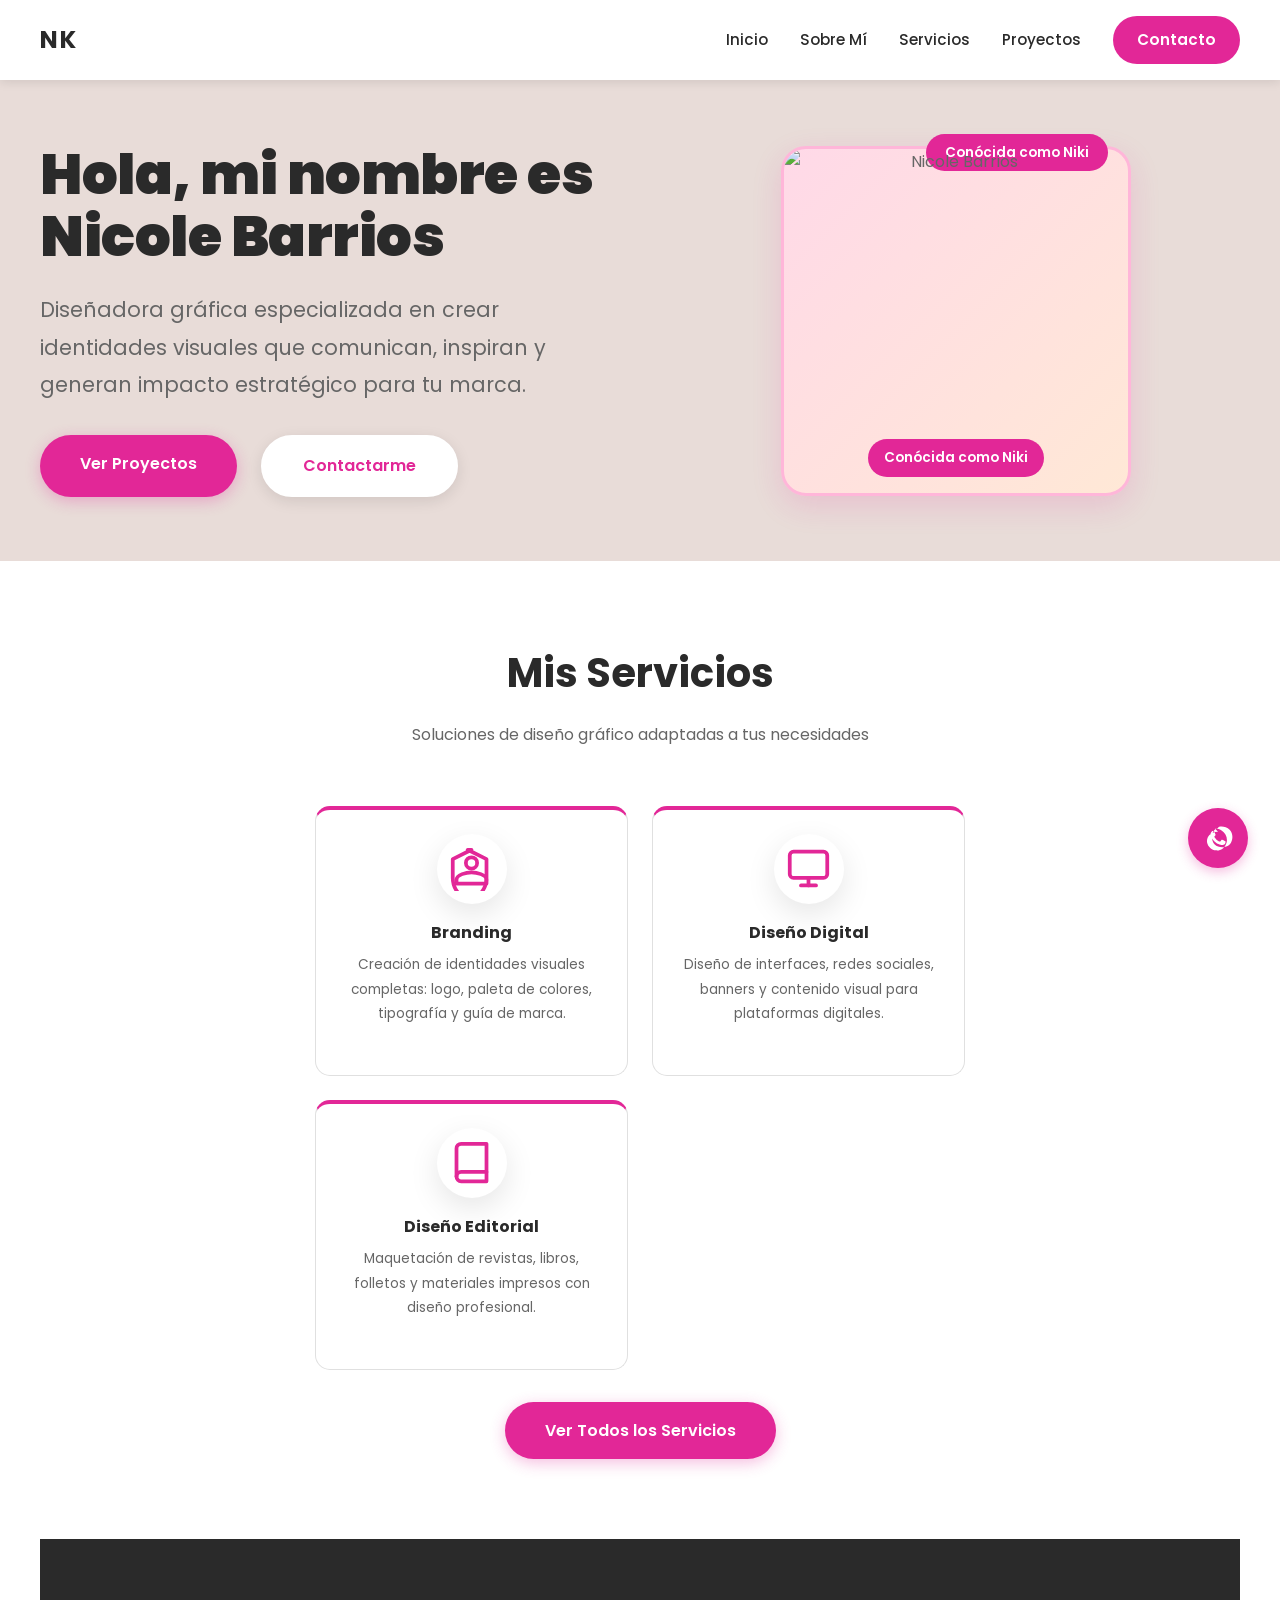
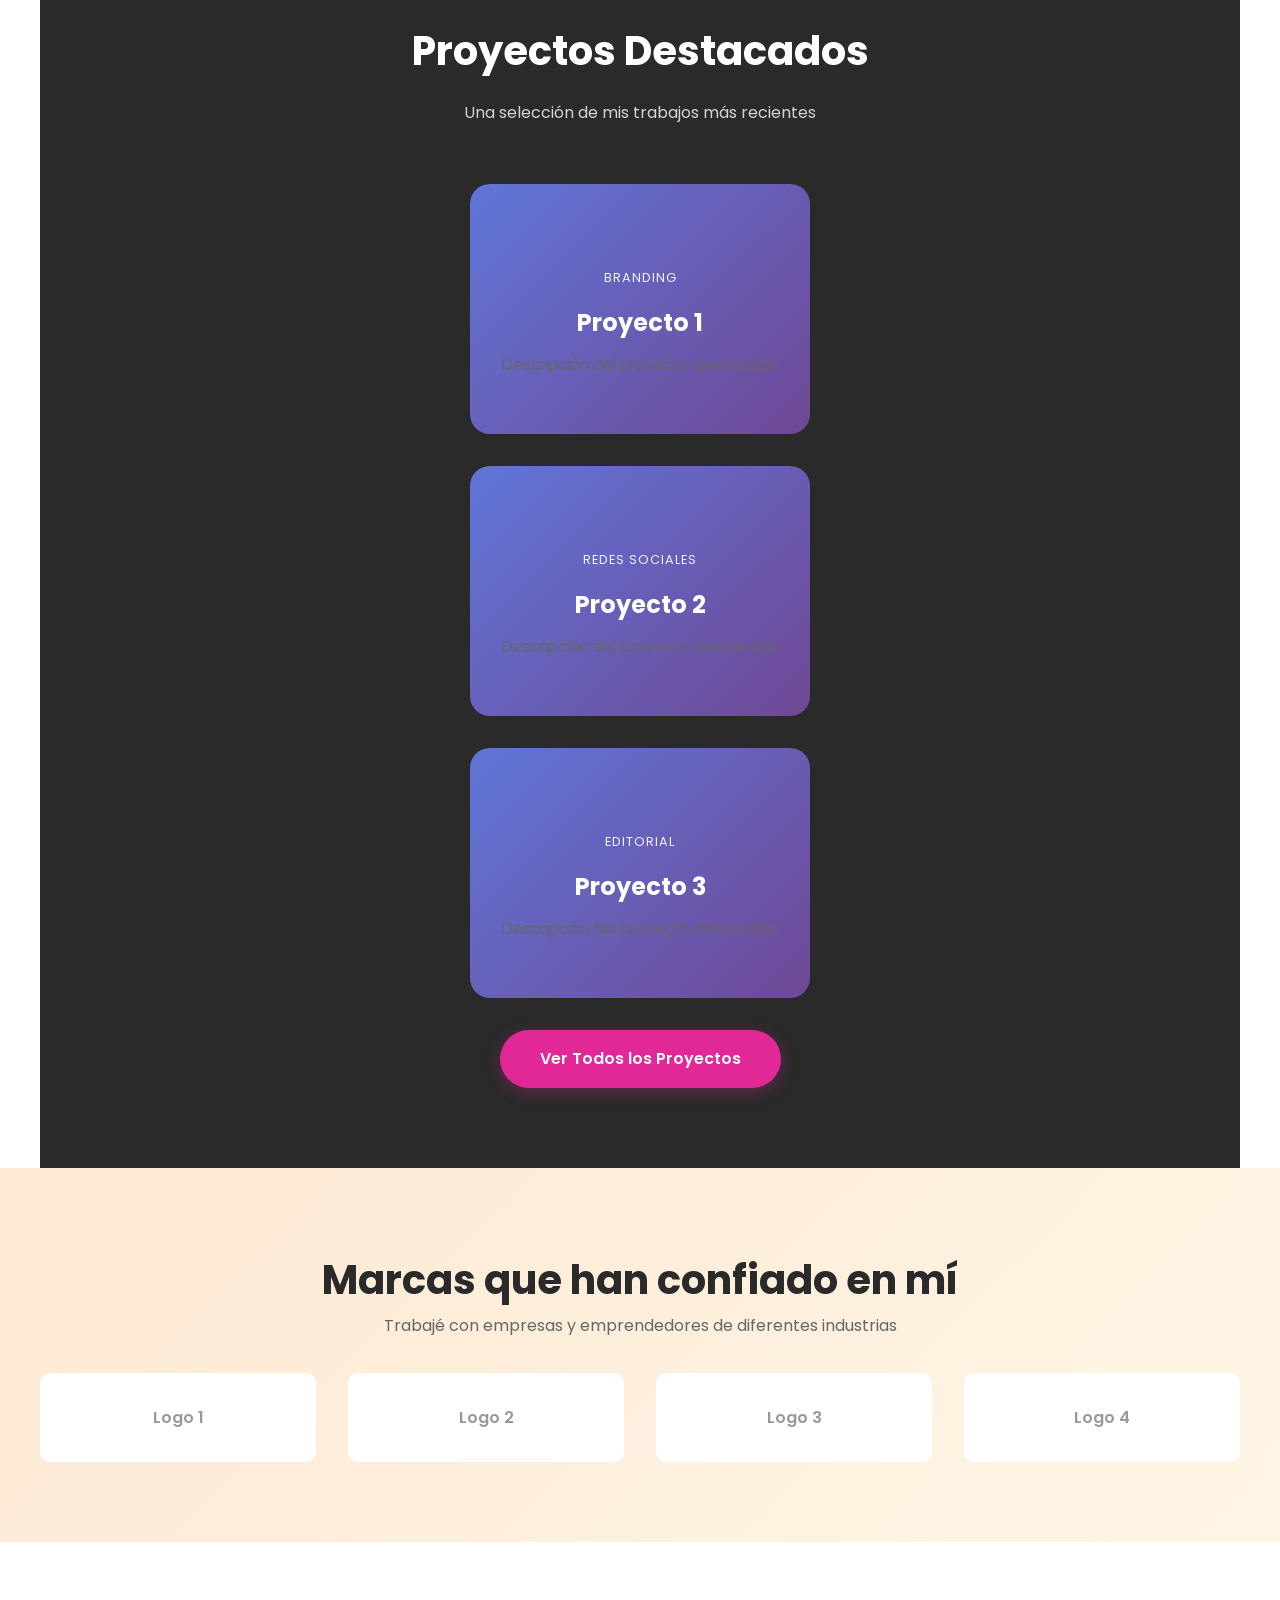
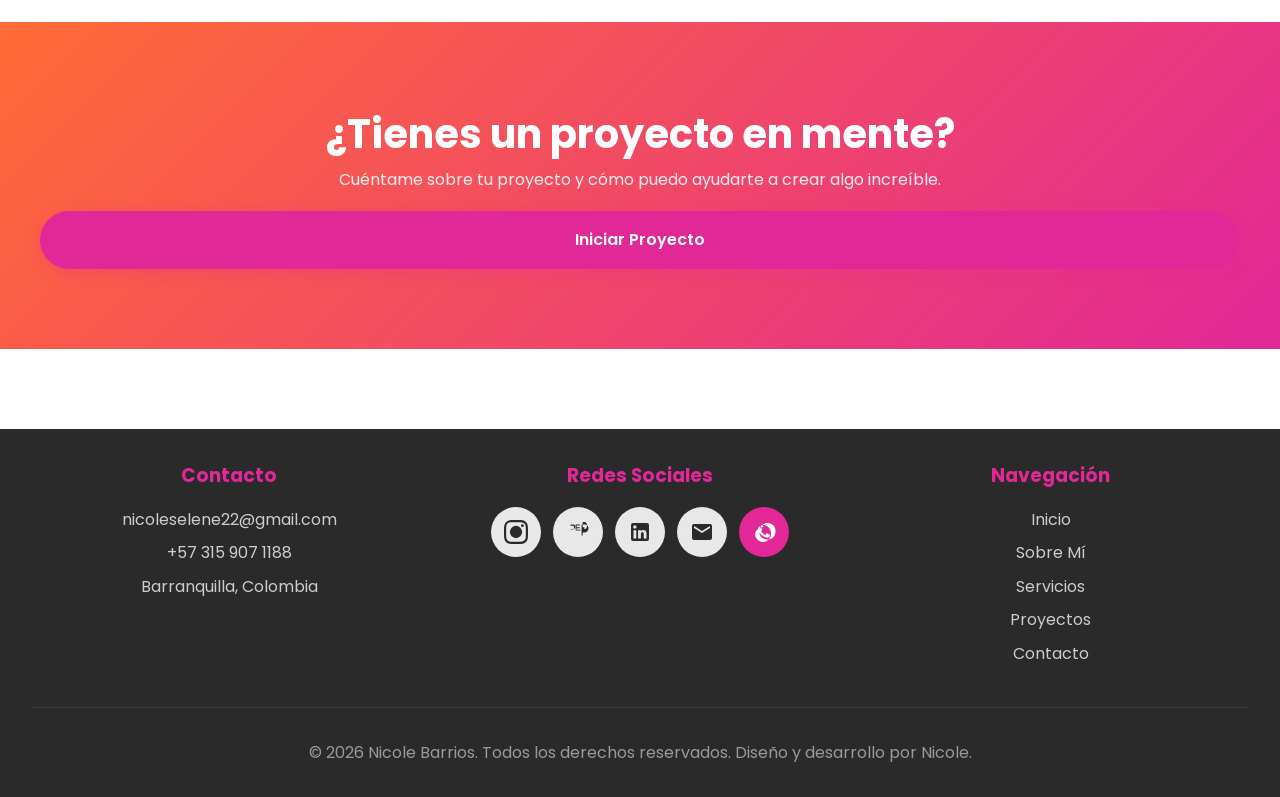
==== index.html @ 34a51278 "Restaurar hero original, reducir servicios, fondo oscuro en proyectos, eliminar separaciones" ====
<!DOCTYPE html>
<html lang="es">
<head>
  <meta charset="UTF-8">
  <meta name="viewport" content="width=device-width, initial-scale=1.0">
  <meta name="description" content="Portafolio profesional de Nicole Barrios - Diseñadora Gráfica especializada en Branding, Diseño Digital y Editorial">
  <meta name="keywords" content="diseño gráfico, portafolio, Nicole Barrios, Barranquilla, diseño digital, branding">
  <title>Niky - Diseñadora Gráfica | Portafolio</title>
  <link rel="stylesheet" href="styles.css">
  <link rel="preconnect" href="https://fonts.googleapis.com">
  <link rel="preconnect" href="https://fonts.gstatic.com" crossorigin>
  <link href="https://fonts.googleapis.com/css2?family=Poppins:wght@400;500;600;700&display=swap" rel="stylesheet">
</head>
<body>
  <!-- HEADER -->
  <header>
    <div class="header-container">
      <a href="index.html" class="logo">NK</a>
      <nav>
        <a href="index.html">Inicio</a>
        <a href="sobre-mi.html">Sobre Mí</a>
        <a href="servicios.html">Servicios</a>
        <a href="proyectos.html">Proyectos</a>
        <a href="contacto.html" class="btn-contact">Contacto</a>
      </nav>
      <div class="hamburger">
        <span></span>
        <span></span>
        <span></span>
      </div>
    </div>
  </header>

  <!-- MAIN CONTENT -->
  <main>
    <!-- HERO SECTION -->
    <section class="hero">
      <div class="hero-wrapper">
        <div class="hero-content">
          <h1 class="fade-in">Hola, mi nombre es Nicole Barrios</h1>
          <p class="fade-in">Diseñadora gráfica especializada en crear identidades visuales que comunican, inspiran y generan impacto estratégico para tu marca.</p>
          <div class="hero-buttons fade-in">
            <a href="proyectos.html" class="btn btn-primary">Ver Proyectos</a>
            <a href="contacto.html" class="btn btn-secondary">Contactarme</a>
          </div>
        </div>
        <div class="hero-image">
          <div class="hero-image-placeholder">
            <img src="/manus-storage/pasted_file_rMBTCs_image_99568502.png" alt="Nicole Barrios">
            <span>Conócida como Niki</span>
          </div>
        </div>
      </div>
    </section>

    <!-- SERVICIOS -->
    <section class="container fade-in services-section">
      <h2>Mis Servicios</h2>
      <p>Soluciones de diseño gráfico adaptadas a tus necesidades</p>
      <div class="services-grid">
        <div class="service-card fade-in">
          <div class="service-icon">
            <svg viewBox="0 0 24 24" fill="none" stroke="currentColor" stroke-width="2" stroke-linecap="round" stroke-linejoin="round">
              <path d="M12 2L2 7v10c0 5.55 3.84 10.74 9 12 5.16-1.26 9-6.45 9-12V7l-10-5z" />
              <path d="M12 12c1.66 0 3-1.34 3-3s-1.34-3-3-3-3 1.34-3 3 1.34 3 3 3z" />
              <path d="M12 14c-2.67 0-8 1.34-8 4v2h16v-2c0-2.66-5.33-4-8-4z" />
            </svg>
          </div>
          <h3>Branding</h3>
          <p>Creación de identidades visuales completas: logo, paleta de colores, tipografía y guía de marca.</p>
        </div>
        <div class="service-card fade-in">
          <div class="service-icon">
            <svg viewBox="0 0 24 24" fill="none" stroke="currentColor" stroke-width="2" stroke-linecap="round" stroke-linejoin="round">
              <rect x="2" y="3" width="20" height="14" rx="2" ry="2" />
              <line x1="8" y1="21" x2="16" y2="21" />
              <line x1="12" y1="17" x2="12" y2="21" />
            </svg>
          </div>
          <h3>Diseño Digital</h3>
          <p>Diseño de interfaces, redes sociales, banners y contenido visual para plataformas digitales.</p>
        </div>
        <div class="service-card fade-in">
          <div class="service-icon">
            <svg viewBox="0 0 24 24" fill="none" stroke="currentColor" stroke-width="2" stroke-linecap="round" stroke-linejoin="round">
              <path d="M4 19.5A2.5 2.5 0 0 1 6.5 17H20" />
              <path d="M6.5 2H20v20H6.5A2.5 2.5 0 0 1 4 19.5v-15A2.5 2.5 0 0 1 6.5 2z" />
            </svg>
          </div>
          <h3>Diseño Editorial</h3>
          <p>Maquetación de revistas, libros, folletos y materiales impresos con diseño profesional.</p>
        </div>
      </div>
      <a href="servicios.html" class="btn btn-primary" style="display: inline-block; margin-top: 2rem;">Ver Todos los Servicios</a>
    </section>

    <!-- PROYECTOS DESTACADOS -->
    <section class="container fade-in projects-section" style="background: #2a2a2a;">
      <h2 style="color: white;">Proyectos Destacados</h2>
      <p style="color: rgba(255, 255, 255, 0.8);">Una selección de mis trabajos más recientes</p>
      <div class="projects-grid" style="margin-top: 2rem;">
        <div class="project-card fade-in" data-category="branding">
          <div class="category">Branding</div>
          <h3>Proyecto 1</h3>
          <p>Descripción del proyecto destacado</p>
        </div>
        <div class="project-card fade-in" data-category="redes-sociales">
          <div class="category">Redes Sociales</div>
          <h3>Proyecto 2</h3>
          <p>Descripción del proyecto destacado</p>
        </div>
        <div class="project-card fade-in" data-category="editorial">
          <div class="category">Editorial</div>
          <h3>Proyecto 3</h3>
          <p>Descripción del proyecto destacado</p>
        </div>
      </div>
      <a href="proyectos.html" class="btn btn-primary" style="display: inline-block; margin-top: 2rem;">Ver Todos los Proyectos</a>
    </section>

    <!-- MARCAS QUE HAN CONFIADO -->
    <section class="full-width brands-section" style="background: linear-gradient(135deg, #FCE9D2 0%, #FFF5E6 100%);">
      <h2>Marcas que han confiado en mí</h2>
      <p>Trabajé con empresas y emprendedores de diferentes industrias</p>
      <div style="display: grid; grid-template-columns: repeat(auto-fit, minmax(150px, 1fr)); gap: 2rem; margin-top: 2rem;">
        <div style="background: white; padding: 2rem; border-radius: 10px; text-align: center; color: #999; font-weight: 600;">Logo 1</div>
        <div style="background: white; padding: 2rem; border-radius: 10px; text-align: center; color: #999; font-weight: 600;">Logo 2</div>
        <div style="background: white; padding: 2rem; border-radius: 10px; text-align: center; color: #999; font-weight: 600;">Logo 3</div>
        <div style="background: white; padding: 2rem; border-radius: 10px; text-align: center; color: #999; font-weight: 600;">Logo 4</div>
      </div>
    </section>

    <!-- CTA FINAL -->
    <section class="full-width cta-section" style="background: linear-gradient(135deg, #FF6B35 0%, #E22797 100%); color: white;">
      <h2 style="color: white;">¿Tienes un proyecto en mente?</h2>
      <p style="color: rgba(255, 255, 255, 0.9);">Cuéntame sobre tu proyecto y cómo puedo ayudarte a crear algo increíble.</p>
      <a href="contacto.html" class="btn btn-primary" style="display: inline-block; margin-top: 1rem;">Iniciar Proyecto</a>
    </section>
  </main>

  <!-- FOOTER -->
  <footer>
    <div class="footer-content">
      <div class="footer-section">
        <h3>Contacto</h3>
        <a href="mailto:nicoleselene22@gmail.com">nicoleselene22@gmail.com</a>
        <a href="tel:+573159071188">+57 315 907 1188</a>
        <a href="#">Barranquilla, Colombia</a>
      </div>
      <div class="footer-section">
        <h3>Redes Sociales</h3>
        <div class="social-links">
          <a href="https://www.instagram.com/nikicreative_/" target="_blank" title="Instagram">
            <svg viewBox="0 0 24 24" width="24" height="24" fill="currentColor">
              <path d="M12 2.163c3.204 0 3.584.012 4.85.07 3.252.148 4.771 1.691 4.919 4.919.058 1.265.069 1.645.069 4.849 0 3.205-.012 3.584-.069 4.849-.149 3.225-1.664 4.771-4.919 4.919-1.266.058-1.644.07-4.85.07-3.204 0-3.584-.012-4.849-.07-3.26-.149-4.771-1.699-4.919-4.92-.058-1.265-.07-1.644-.07-4.849 0-3.204.013-3.583.07-4.849.149-3.227 1.664-4.771 4.919-4.919 1.266-.057 1.645-.069 4.849-.069zm0-2.163c-3.259 0-3.667.014-4.947.072-4.358.2-6.78 2.618-6.98 6.98-.059 1.281-.073 1.689-.073 4.948 0 3.259.014 3.668.072 4.948.2 4.358 2.618 6.78 6.98 6.98 1.281.058 1.689.072 4.948.072 3.259 0 3.668-.014 4.948-.072 4.354-.2 6.782-2.618 6.979-6.98.059-1.28.073-1.689.073-4.948 0-3.259-.014-3.667-.072-4.947-.196-4.354-2.617-6.78-6.979-6.98-1.281-.059-1.69-.073-4.949-.073zM5.838 12a6.162 6.162 0 1 1 12.324 0 6.162 6.162 0 0 1-12.324 0zM12 16a4 4 0 1 1 0-8 4 4 0 0 1 0 8zm4.965-10.322a1.44 1.44 0 1 1 2.881.001 1.44 1.44 0 0 1-2.881-.001z"/>
            </svg>
          </a>
          <a href="https://www.behance.net/niki-creative" target="_blank" title="Behance">
            <svg viewBox="0 0 24 24" width="24" height="24" fill="currentColor">
              <path d="M6.938 4.503c.702 0 1.256.205 1.658.615.403.41.604.973.604 1.69 0 .603-.143 1.116-.43 1.54-.287.424-.716.752-1.288.985-.572.233-1.256.35-2.052.35H4.57v-5.18h2.368zm-.604 4.637c.572 0 1.01-.14 1.315-.42.305-.28.457-.717.457-1.31 0-.528-.14-.927-.42-1.197-.28-.27-.662-.404-1.147-.404H4.57v3.331h1.764zm3.596-4.637h3.879v.921H10.53v1.824h3.31v.921h-3.31v1.513h3.879v.921h-4.8V4.503zm8.424 0c.78 0 1.486.163 2.118.488.632.325 1.119.784 1.461 1.377.342.593.513 1.288.513 2.086 0 .798-.171 1.493-.513 2.086-.342.593-.829 1.052-1.461 1.377-.632.325-1.338.488-2.118.488h-1.697v3.208h-1.08V4.503h2.777zm0 4.637c.55 0 1.022-.154 1.415-.462.393-.308.688-.735.885-1.28.197-.545.296-1.167.296-1.865 0-.697-.099-1.32-.296-1.865-.197-.545-.492-.972-.885-1.28-.393-.308-.865-.462-1.415-.462h-1.697v5.214h1.697z"/>
            </svg>
          </a>
          <a href="https://www.linkedin.com" target="_blank" title="LinkedIn">
            <svg viewBox="0 0 24 24" width="24" height="24" fill="currentColor">
              <path d="M19 3a2 2 0 0 1 2 2v14a2 2 0 0 1-2 2H5a2 2 0 0 1-2-2V5a2 2 0 0 1 2-2h14m-.5 15.5v-5.3a3.26 3.26 0 0 0-3.26-3.26c-.85 0-1.84.52-2.32 1.39v-1.2h-2.84v8.37h2.84v-4.93c0-.77.62-1.4 1.39-1.4a1.4 1.4 0 0 1 1.4 1.4v4.93h2.84M6.88 8.56a1.68 1.68 0 0 0 1.68-1.68c0-.93-.75-1.69-1.68-1.69a1.69 1.69 0 0 0-1.69 1.69c0 .93.76 1.68 1.69 1.68m1.39 9.94v-8.37H5.5v8.37h2.77z"/>
            </svg>
          </a>
          <a href="mailto:nicoleselene22@gmail.com" target="_blank" title="Email">
            <svg viewBox="0 0 24 24" width="24" height="24" fill="currentColor">
              <path d="M20 4H4c-1.1 0-1.99.9-1.99 2L2 18c0 1.1.9 2 2 2h16c1.1 0 2-.9 2-2V6c0-1.1-.9-2-2-2zm0 4l-8 5-8-5V6l8 5 8-5v2z"/>
            </svg>
          </a>
          <a href="https://wa.me/573159071188" target="_blank" title="WhatsApp" class="whatsapp-social">
            <svg viewBox="0 0 24 24" width="24" height="24" fill="currentColor">
              <path d="M17.472 14.382c-.297-.149-1.758-.867-2.03-.967-.273-.099-.471-.148-.67.15-.197.297-.767.966-.94 1.164-.173.199-.347.223-.644.075-.297-.15-1.255-.463-2.39-1.475-.883-.788-1.48-1.761-1.653-2.059-.173-.297-.018-.458.13-.606.134-.133.298-.347.446-.52.149-.174.198-.298.298-.497.099-.198.05-.371-.025-.52-.075-.149-.669-1.612-.916-2.207-.242-.579-.487-.5-.67-.51-.173-.008-.371-.01-.57-.01-.198 0-.52.074-.792.372-.272.297-1.04 1.016-1.04 2.479 0 1.462 1.065 2.875 1.213 3.074.149.198 2.096 3.2 5.076 4.487.709.306 1.262.489 1.694.625.712.227 1.36.195 1.871.118.571-.085 1.758-.719 2.006-1.413.248-.694.248-1.289.173-1.413-.074-.124-.272-.198-.57-.347m-5.421-7.403h-.004a9.87 9.87 0 00-4.869 1.171c-1.493.821-2.771 1.993-3.393 3.408-.624 1.41-.779 2.947-.417 4.411.362 1.465 1.194 2.876 2.459 3.954 1.265 1.078 2.846 1.783 4.59 1.973 1.745.19 3.597-.099 5.177-1.345 1.58-1.246 2.764-3.032 3.29-5.042.526-2.01.236-4.203-.814-6.096-.805-1.528-2.038-2.799-3.505-3.632-1.467-.833-3.133-1.223-4.918-1.102zm0-2.982C12.331 2.359 18.337 2.359 21.304 5.326c2.967 2.967 2.967 8.973 0 11.94-2.967 2.967-8.973 2.967-11.94 0-2.967-2.967-2.967-8.973 0-11.94z"/>
            </svg>
          </a>
        </div>
      </div>
      <div class="footer-section">
        <h3>Navegación</h3>
        <a href="index.html">Inicio</a>
        <a href="sobre-mi.html">Sobre Mí</a>
        <a href="servicios.html">Servicios</a>
        <a href="proyectos.html">Proyectos</a>
        <a href="contacto.html">Contacto</a>
      </div>
    </div>
    <div class="footer-bottom">
      <p>&copy; 2026 Nicole Barrios. Todos los derechos reservados. Diseño y desarrollo por Nicole.</p>
    </div>
  </footer>

  <!-- BOTÓN WHATSAPP FLOTANTE -->
  <a href="https://wa.me/573159071188?text=Hola%20Nicole,%20me%20gustaría%20conocer%20más%20sobre%20tus%20servicios" target="_blank" class="whatsapp-button" title="Contactar por WhatsApp">
    <svg viewBox="0 0 24 24" xmlns="http://www.w3.org/2000/svg">
      <path d="M17.472 14.382c-.297-.149-1.758-.867-2.03-.967-.273-.099-.471-.148-.67.15-.197.297-.767.966-.94 1.164-.173.199-.347.223-.644.075-.297-.15-1.255-.463-2.39-1.475-.883-.788-1.48-1.761-1.653-2.059-.173-.297-.018-.458.13-.606.134-.133.298-.347.446-.52.149-.174.198-.298.298-.497.099-.198.05-.371-.025-.52-.075-.149-.669-1.612-.916-2.207-.242-.579-.487-.5-.67-.51-.173-.008-.371-.01-.57-.01-.198 0-.52.074-.792.372-.272.297-1.04 1.016-1.04 2.479 0 1.462 1.065 2.875 1.213 3.074.149.198 2.096 3.2 5.076 4.487.709.306 1.262.489 1.694.625.712.227 1.36.195 1.871.118.571-.085 1.758-.719 2.006-1.413.248-.694.248-1.289.173-1.413-.074-.124-.272-.198-.57-.347m-5.421-7.403h-.004a9.87 9.87 0 00-4.869 1.171c-1.493.821-2.771 1.993-3.393 3.408-.624 1.41-.779 2.947-.417 4.411.362 1.465 1.194 2.876 2.459 3.954 1.265 1.078 2.846 1.783 4.59 1.973 1.745.19 3.597-.099 5.177-1.345 1.58-1.246 2.764-3.032 3.29-5.042.526-2.01.236-4.203-.814-6.096-.805-1.528-2.038-2.799-3.505-3.632-1.467-.833-3.133-1.223-4.918-1.102zm0-2.982C12.331 2.359 18.337 2.359 21.304 5.326c2.967 2.967 2.967 8.973 0 11.94-2.967 2.967-8.973 2.967-11.94 0-2.967-2.967-2.967-8.973 0-11.94z"/>
    </svg>
  </a>

  <!-- BOTÓN IR ARRIBA -->
  <div class="scroll-to-top">
    <span style="font-size: 1.5rem;">↑</span>
  </div>

  <script src="script.js"></script>
</body>
</html>
---- styles.css ----
/* ===== VARIABLES DE COLOR ===== */
:root {
  --primary: #E22797;
  --secondary: #FF6B35;
  --accent: #9B59B6;
  --light-cream: #FCE9D2;
  --dark: #2a2a2a;
  --gray: #f5f5f5;
  --border-color: #e0e0e0;
}

/* ===== RESET Y ESTILOS BASE ===== */
* {
  margin: 0;
  padding: 0;
  box-sizing: border-box;
}

html {
  scroll-behavior: smooth;
}

body {
  font-family: 'Poppins', 'DM Sans', sans-serif;
  color: var(--dark);
  background-color: #ffffff;
  line-height: 1.6;
}

/* ===== HEADER FIJO ===== */
header {
  position: fixed;
  top: 0;
  left: 0;
  right: 0;
  background: white;
  box-shadow: 0 2px 10px rgba(0, 0, 0, 0.1);
  z-index: 1000;
  padding: 1rem 2rem;
}

.header-container {
  max-width: 1200px;
  margin: 0 auto;
  display: flex;
  justify-content: space-between;
  align-items: center;
}

.logo {
  font-size: 1.5rem;
  font-weight: 700;
  color: var(--dark);
  text-decoration: none;
  letter-spacing: 2px;
}

nav {
  display: flex;
  gap: 2rem;
  align-items: center;
}

nav a {
  text-decoration: none;
  color: var(--dark);
  font-weight: 500;
  transition: color 0.3s ease;
  font-size: 0.95rem;
}

nav a:hover {
  color: var(--primary);
}

.btn-contact {
  background: var(--primary);
  color: white;
  padding: 0.75rem 1.5rem;
  border-radius: 50px;
  text-decoration: none;
  font-weight: 600;
  transition: all 0.3s ease;
  border: none;
  cursor: pointer;
}

.btn-contact:hover {
  background: var(--secondary);
  transform: translateY(-2px);
}

/* ===== MENÚ HAMBURGUESA ===== */
.hamburger {
  display: none;
  flex-direction: column;
  cursor: pointer;
  gap: 5px;
}

.hamburger span {
  width: 25px;
  height: 3px;
  background: var(--dark);
  border-radius: 2px;
  transition: all 0.3s ease;
}

.hamburger.active span:nth-child(1) {
  transform: rotate(45deg) translate(8px, 8px);
}

.hamburger.active span:nth-child(2) {
  opacity: 0;
}

.hamburger.active span:nth-child(3) {
  transform: rotate(-45deg) translate(7px, -7px);
}

/* ===== CONTENIDO PRINCIPAL ===== */
main {
  margin-top: 80px;
}

.container {
  max-width: 1200px;
  margin: 0 auto;
  padding: 0 2rem;
  width: 100%;
}

/* ===== SECCIONES ===== */
section {
  padding: 5rem 2rem;
  text-align: center;
  position: relative;
  margin: 0 auto;
  margin-bottom: 5rem;
  width: 100%;
  display: flex;
  flex-direction: column;
  align-items: center;
  justify-content: center;
}

section.container {
  padding: 5rem 2rem;
}

/* ===== SECCIONES CON FONDO FULL-WIDTH ===== */
section.full-width {
  width: 100%;
  padding: 5rem 2rem;
  margin: 0 !important;
  margin-bottom: 5rem !important;
  display: flex;
  flex-direction: column;
  align-items: center;
  justify-content: center;
}

section.full-width > * {
  max-width: 1200px;
  width: 100%;
  margin: 0 auto;
}

section h2 {
  font-size: 2.5rem;
  margin-bottom: 1rem;
  color: var(--dark);
  font-weight: 700;
}

section p {
  font-size: 1rem;
  color: #666;
  max-width: 600px;
  margin: 0 auto 1.5rem;
  line-height: 1.8;
}

/* ===== SECCIONES FULL-WIDTH ===== */
.full-width-section {
  width: 100%;
  padding: 5rem 2rem;
  margin: 0;
  display: flex;
  align-items: center;
  justify-content: center;
  position: relative;
}

/* ===== HERO SECTION ===== */
.hero {
  background: linear-gradient(135deg, #e8dcd8 0%, #e8dcd8 100%);
  color: var(--dark);
  padding: 4rem 2rem;
  display: flex;
  align-items: center;
  justify-content: center;
  min-height: auto;
  margin-bottom: 0;
}

.hero-wrapper {
  max-width: 1200px;
  width: 100%;
  display: grid;
  grid-template-columns: 1fr 1fr;
  gap: 4rem;
  align-items: center;
}

.hero-content {
  text-align: left;
}

.hero h1 {
  font-size: 3.5rem;
  margin-bottom: 1.5rem;
  font-weight: 900;
  color: var(--dark);
  line-height: 1.1;
  letter-spacing: -0.5px;
}

.hero p {
  font-size: 1rem;
  color: #666;
  margin-bottom: 2rem;
  line-height: 1.8;
}

.hero-image {
  display: flex;
  align-items: center;
  justify-content: center;
  position: relative;
}

.hero-image-placeholder {
  width: 100%;
  max-width: 350px;
  aspect-ratio: 1;
  background: linear-gradient(135deg, #FFD9E8 0%, #FFE8D6 100%);
  border: 3px solid #FFB6D9;
  border-radius: 25px;
  display: flex;
  flex-direction: column;
  align-items: center;
  justify-content: center;
  color: #666;
  text-align: center;
  padding: 2rem;
  box-shadow: 0 10px 30px rgba(226, 39, 151, 0.15);
  position: relative;
}

.hero-image-placeholder::before {
  content: 'Conócida como Niki';
  position: absolute;
  top: -15px;
  right: 20px;
  background: var(--primary);
  color: white;
  padding: 0.5rem 1.2rem;
  border-radius: 20px;
  font-size: 0.85rem;
  font-weight: 600;
  white-space: nowrap;
}

.hero-image-placeholder img {
  width: 100%;
  height: 100%;
  object-fit: cover;
  border-radius: 22px;
  position: absolute;
  top: 0;
  left: 0;
}

.hero-image-placeholder span {
  position: absolute;
  bottom: 1rem;
  background: var(--primary);
  color: white;
  padding: 0.5rem 1rem;
  border-radius: 50px;
  font-size: 0.85rem;
  font-weight: 600;
  z-index: 2;
}

.hero-image-placeholder p {
  font-size: 0.95rem;
  color: #666;
  margin: 0;
}

.hero p {
  font-size: 1.3rem;
  margin-bottom: 2rem;
  animation: slideInUp 0.8s ease;
}

@keyframes slideInDown {
  from {
    opacity: 0;
    transform: translateY(-30px);
  }
  to {
    opacity: 1;
    transform: translateY(0);
  }
}

@keyframes slideInUp {
  from {
    opacity: 0;
    transform: translateY(30px);
  }
  to {
    opacity: 1;
    transform: translateY(0);
  }
}

.hero-buttons {
  display: flex;
  gap: 1.5rem;
  justify-content: flex-start;
  flex-wrap: wrap;
  margin-top: 2rem;
}

.btn {
  padding: 1rem 2.5rem;
  border-radius: 50px;
  text-decoration: none;
  font-weight: 600;
  transition: all 0.3s cubic-bezier(0.34, 1.56, 0.64, 1);
  border: none;
  cursor: pointer;
  font-size: 1rem;
  display: inline-block;
  box-shadow: 0 4px 15px rgba(0, 0, 0, 0.1);
}

.btn-primary {
  background: var(--primary);
  color: white;
  box-shadow: 0 4px 15px rgba(226, 39, 151, 0.3);
}

.btn-primary:hover {
  background: #d91f7f;
  transform: translateY(-4px);
  box-shadow: 0 12px 25px rgba(226, 39, 151, 0.4);
}

.btn-primary:active {
  transform: translateY(-2px);
  box-shadow: 0 6px 15px rgba(226, 39, 151, 0.3);
}

.btn-secondary {
  background: white;
  color: var(--primary);
  box-shadow: 0 4px 15px rgba(0, 0, 0, 0.1);
  border: 2px solid white;
}

.btn-secondary:hover {
  background: #f5f5f5;
  transform: translateY(-4px);
  box-shadow: 0 12px 25px rgba(0, 0, 0, 0.15);
}

.btn-secondary:active {
  transform: translateY(-2px);
  box-shadow: 0 6px 15px rgba(0, 0, 0, 0.1);
}

/* ===== SERVICIOS SECTION ===== */
.services-section {
  margin-bottom: 0;
}

/* ===== TARJETAS DE SERVICIOS ===== */
.services-grid {
  display: grid;
  grid-template-columns: repeat(auto-fit, minmax(250px, 1fr));
  gap: 1.5rem;
  margin-top: 2rem;
}

.service-card {
  background: white;
  padding: 1.5rem;
  border-radius: 15px;
  border: 1px solid var(--border-color);
  border-top: 4px solid var(--primary);
  text-align: center;
  transition: all 0.3s ease;
  animation: fadeInUp 0.6s ease;
}

.service-card:hover {
  transform: translateY(-10px);
  box-shadow: 0 15px 30px rgba(226, 39, 151, 0.1);
}

.service-icon {
  width: 70px;
  height: 70px;
  background: white;
  border-radius: 50%;
  display: flex;
  align-items: center;
  justify-content: center;
  margin: 0 auto 1rem;
  color: var(--primary);
  overflow: hidden;
  box-shadow: 0 10px 30px rgba(0, 0, 0, 0.1);
}

.service-icon svg {
  width: 45px;
  height: 45px;
  color: var(--primary);
  stroke: var(--primary);
}

.service-icon img {
  width: 100%;
  height: 100%;
  object-fit: contain;
  padding: 15px;
  filter: none;
}

.service-card h3 {
  font-size: 1rem;
  margin-bottom: 0.5rem;
  color: var(--dark);
}

.service-card p {
  font-size: 0.85rem;
  color: #666;
}

@keyframes fadeInUp {
  from {
    opacity: 0;
    transform: translateY(30px);
  }
  to {
    opacity: 1;
    transform: translateY(0);
  }
}

/* ===== PROYECTOS SECTION ===== */
.projects-section {
  margin-bottom: 0;
}

/* ===== GRID DE PROYECTOS ===== */
.projects-grid {
  display: grid;
  grid-template-columns: repeat(auto-fit, minmax(280px, 1fr));
  gap: 2rem;
  margin-top: 2rem;
}

.project-card {
  background: linear-gradient(135deg, rgba(102, 126, 234, 0.9) 0%, rgba(118, 75, 162, 0.9) 100%);
  border-radius: 20px;
  overflow: hidden;
  cursor: pointer;
  transition: all 0.4s cubic-bezier(0.34, 1.56, 0.64, 1);
  min-height: 250px;
  display: flex;
  flex-direction: column;
  justify-content: flex-end;
  padding: 2rem;
  color: white;
  position: relative;
  animation: fadeInUp 0.6s ease;
}

.project-card:hover {
  transform: translateY(-10px) scale(1.02);
  box-shadow: 0 20px 40px rgba(0, 0, 0, 0.2);
}

.project-card h3 {
  font-size: 1.5rem;
  margin-bottom: 0.5rem;
}

.project-card .category {
  font-size: 0.8rem;
  text-transform: uppercase;
  letter-spacing: 1px;
  opacity: 0.9;
  margin-bottom: 1rem;
}

.project-card p {
  font-size: 0.95rem;
  opacity: 0.95;
}

/* ===== FILTROS DE PROYECTOS ===== */
.filter-buttons {
  display: flex;
  gap: 1rem;
  justify-content: center;
  flex-wrap: wrap;
  margin-bottom: 2rem;
}

.filter-btn {
  padding: 0.75rem 1.5rem;
  border: 2px solid var(--border-color);
  background: white;
  border-radius: 50px;
  cursor: pointer;
  font-weight: 600;
  transition: all 0.4s cubic-bezier(0.34, 1.56, 0.64, 1);
  color: var(--dark);
  position: relative;
  overflow: hidden;
}

.filter-btn::before {
  content: '';
  position: absolute;
  top: 0;
  left: -100%;
  width: 100%;
  height: 100%;
  background: var(--primary);
  transition: left 0.4s cubic-bezier(0.34, 1.56, 0.64, 1);
  z-index: -1;
}

.filter-btn.active {
  background: var(--primary);
  color: white;
  border-color: var(--primary);
}

.filter-btn.active::before {
  left: 0;
}

.filter-btn:hover {
  border-color: var(--primary);
  color: var(--primary);
  transform: translateY(-2px);
}

/* ===== SECCIÓN SOBRE MÍ ===== */
.about-section {
  display: grid;
  grid-template-columns: 1fr 1fr;
  gap: 3rem;
  align-items: center;
}

.about-image {
  position: relative;
}

.about-image img {
  width: 100%;
  border-radius: 20px;
  box-shadow: 0 20px 40px rgba(0, 0, 0, 0.1);
}

.about-content h2 {
  text-align: left;
  margin-bottom: 1.5rem;
}

.about-content p {
  text-align: left;
  margin-bottom: 1.5rem;
}

.about-subsection {
  margin-bottom: 2rem;
}

.about-subsection h3 {
  font-size: 1.3rem;
  margin-bottom: 1rem;
  color: var(--primary);
  text-align: left;
}

.about-subsection ul {
  list-style: none;
  text-align: left;
}

.about-subsection li {
  padding: 0.5rem 0;
  color: #666;
}

.skills-tags {
  display: flex;
  gap: 0.5rem;
  flex-wrap: wrap;
  margin-top: 1rem;
}

.skill-tag {
  background: var(--light-cream);
  padding: 0.5rem 1rem;
  border-radius: 20px;
  font-size: 0.9rem;
  color: var(--dark);
}

/* ===== FORMULARIO DE CONTACTO ===== */
.contact-form {
  max-width: 600px;
  margin: 1rem auto;
  background: white;
  padding: 1.5rem;
  border-radius: 15px;
  border: 1px solid var(--border-color);
}

.form-group {
  margin-bottom: 1rem;
  text-align: left;
}

.form-group label {
  display: block;
  margin-bottom: 0.5rem;
  font-weight: 600;
  color: var(--dark);
}

.form-group input,
.form-group textarea,
.form-group select {
  width: 100%;
  padding: 0.75rem;
  border: 1px solid var(--border-color);
  border-radius: 10px;
  font-family: 'Poppins', sans-serif;
  font-size: 1rem;
  transition: border-color 0.3s ease;
}

.form-group input:focus,
.form-group textarea:focus,
.form-group select:focus {
  outline: none;
  border-color: var(--primary);
}

.form-group textarea {
  resize: vertical;
  min-height: 120px;
}

.btn-submit {
  width: 100%;
  background: var(--primary);
  color: white;
  padding: 1rem;
  border: none;
  border-radius: 50px;
  font-weight: 600;
  cursor: pointer;
  transition: all 0.3s ease;
  font-size: 1rem;
}

.btn-submit:hover {
  background: var(--secondary);
  transform: translateY(-2px);
}

/* ===== BOTÓN WHATSAPP FLOTANTE ===== */
.whatsapp-button {
  position: fixed;
  bottom: 2rem;
  right: 2rem;
  width: 60px;
  height: 60px;
  background: var(--primary);
  border-radius: 50%;
  display: flex;
  align-items: center;
  justify-content: center;
  cursor: pointer;
  z-index: 999;
  transition: all 0.3s ease;
  box-shadow: 0 4px 12px rgba(226, 39, 151, 0.3);
  text-decoration: none;
}

.whatsapp-button:hover {
  transform: scale(1.1);
  box-shadow: 0 6px 20px rgba(226, 39, 151, 0.4);
}

.whatsapp-button svg {
  width: 30px;
  height: 30px;
  fill: white;
}

/* ===== BOTÓN IR ARRIBA ===== */
.scroll-to-top {
  position: fixed;
  bottom: 6rem;
  right: 2rem;
  width: 50px;
  height: 50px;
  background: var(--primary);
  border-radius: 50%;
  display: none;
  align-items: center;
  justify-content: center;
  cursor: pointer;
  z-index: 998;
  transition: all 0.3s ease;
  opacity: 0;
  color: white;
  font-size: 1.5rem;
}

.scroll-to-top.show {
  display: flex;
  opacity: 1;
}

.scroll-to-top:hover {
  background: var(--secondary);
  transform: translateY(-3px);
}

/* ===== BRANDS SECTION ===== */
.brands-section {
  margin-bottom: 0;
}

/* ===== CTA SECTION ===== */
.cta-section {
  margin-bottom: 0;
}

.cta-section h2 {
  color: white;
}

.cta-section p {
  color: rgba(255, 255, 255, 0.9);
}

/* ===== FOOTER ===== */
footer {
  background: var(--dark);
  color: white;
  padding: 2rem 2rem;
  text-align: center;
}

.footer-content {
  max-width: 1200px;
  margin: 0 auto;
  display: grid;
  grid-template-columns: repeat(auto-fit, minmax(250px, 1fr));
  gap: 2rem;
  margin-bottom: 2rem;
}

.footer-section h3 {
  margin-bottom: 1rem;
  color: var(--primary);
}

.footer-section a {
  color: #ccc;
  text-decoration: none;
  transition: color 0.3s ease;
  display: block;
  margin-bottom: 0.5rem;
}

.footer-section a:hover {
  color: var(--primary);
}

.social-links {
  display: flex;
  gap: 0.75rem;
  justify-content: center;
  margin-top: 0.75rem;
}

.social-links a {
  width: 50px;
  height: 50px;
  background: #e8e8e8;
  border-radius: 50%;
  display: flex;
  align-items: center;
  justify-content: center;
  transition: all 0.3s ease;
  margin: 0;
  color: var(--dark);
}

.social-links a svg {
  width: 24px;
  height: 24px;
  color: var(--dark);
}

.social-links a.whatsapp-social {
  background: var(--primary);
  color: white;
}

.social-links a.whatsapp-social svg {
  color: white;
}

.social-links a:hover {
  background: var(--primary);
  color: white;
  transform: translateY(-3px);
}

.social-links a:hover svg {
  color: white;
}

.social-links a.whatsapp-social:hover {
  background: var(--secondary);
}

.footer-bottom {
  border-top: 1px solid rgba(255, 255, 255, 0.1);
  padding-top: 2rem;
  color: #999;
}

/* ===== ANIMACIONES DE SCROLL ===== */
.fade-in {
  opacity: 0;
  transform: translateY(30px);
  transition: all 0.6s ease;
}

.fade-in.visible {
  opacity: 1;
  transform: translateY(0);
}

/* ===== RESPONSIVE ===== */
@media (max-width: 768px) {
  header {
    padding: 1rem;
  }

  .header-container {
    padding: 0 1rem;
  }

  nav {
    display: none;
    position: absolute;
    top: 70px;
    left: 0;
    right: 0;
    flex-direction: column;
    background: white;
    padding: 2rem;
    gap: 1rem;
    box-shadow: 0 10px 20px rgba(0, 0, 0, 0.1);
  }

  nav.active {
    display: flex;
  }

  .hamburger {
    display: flex;
  }

  .hero h1 {
    font-size: 2rem;
  }

  .hero p {
    font-size: 1rem;
  }

  section h2 {
    font-size: 1.8rem;
  }

  .about-section {
    grid-template-columns: 1fr;
  }

  .services-grid,
  .projects-grid {
    grid-template-columns: 1fr;
  }

  .filter-buttons {
    flex-direction: column;
  }

  .filter-btn {
    width: 100%;
  }

  .whatsapp-button {
    bottom: 1rem;
    right: 1rem;
    width: 50px;
    height: 50px;
  }

  .scroll-to-top {
    bottom: 1rem;
    right: 1rem;
    width: 45px;
    height: 45px;
  }

  main {
    margin-top: 70px;
  }
}

@media (max-width: 480px) {
  .container {
    padding: 0 1rem;
  }

  section {
    padding: 6rem 0;
    margin-bottom: 6rem;
  }

  section h2 {
    font-size: 1.5rem;
    margin-bottom: 1rem;
  }

  .hero-wrapper {
    grid-template-columns: 1fr;
    gap: 2rem;
  }

  .hero-content {
    text-align: center;
  }

  .hero h1 {
    font-size: 2rem;
  }

  .hero-buttons {
    justify-content: center;
  }

  .hero-image-placeholder {
    min-height: 300px;
  }

  .hero {
    padding: 4rem 1rem;
    min-height: auto;
  }

  .hero h1 {
    font-size: 1.5rem;
  }

  .hero-buttons {
    flex-direction: column;
  }

  .btn {
    width: 100%;
  }
}
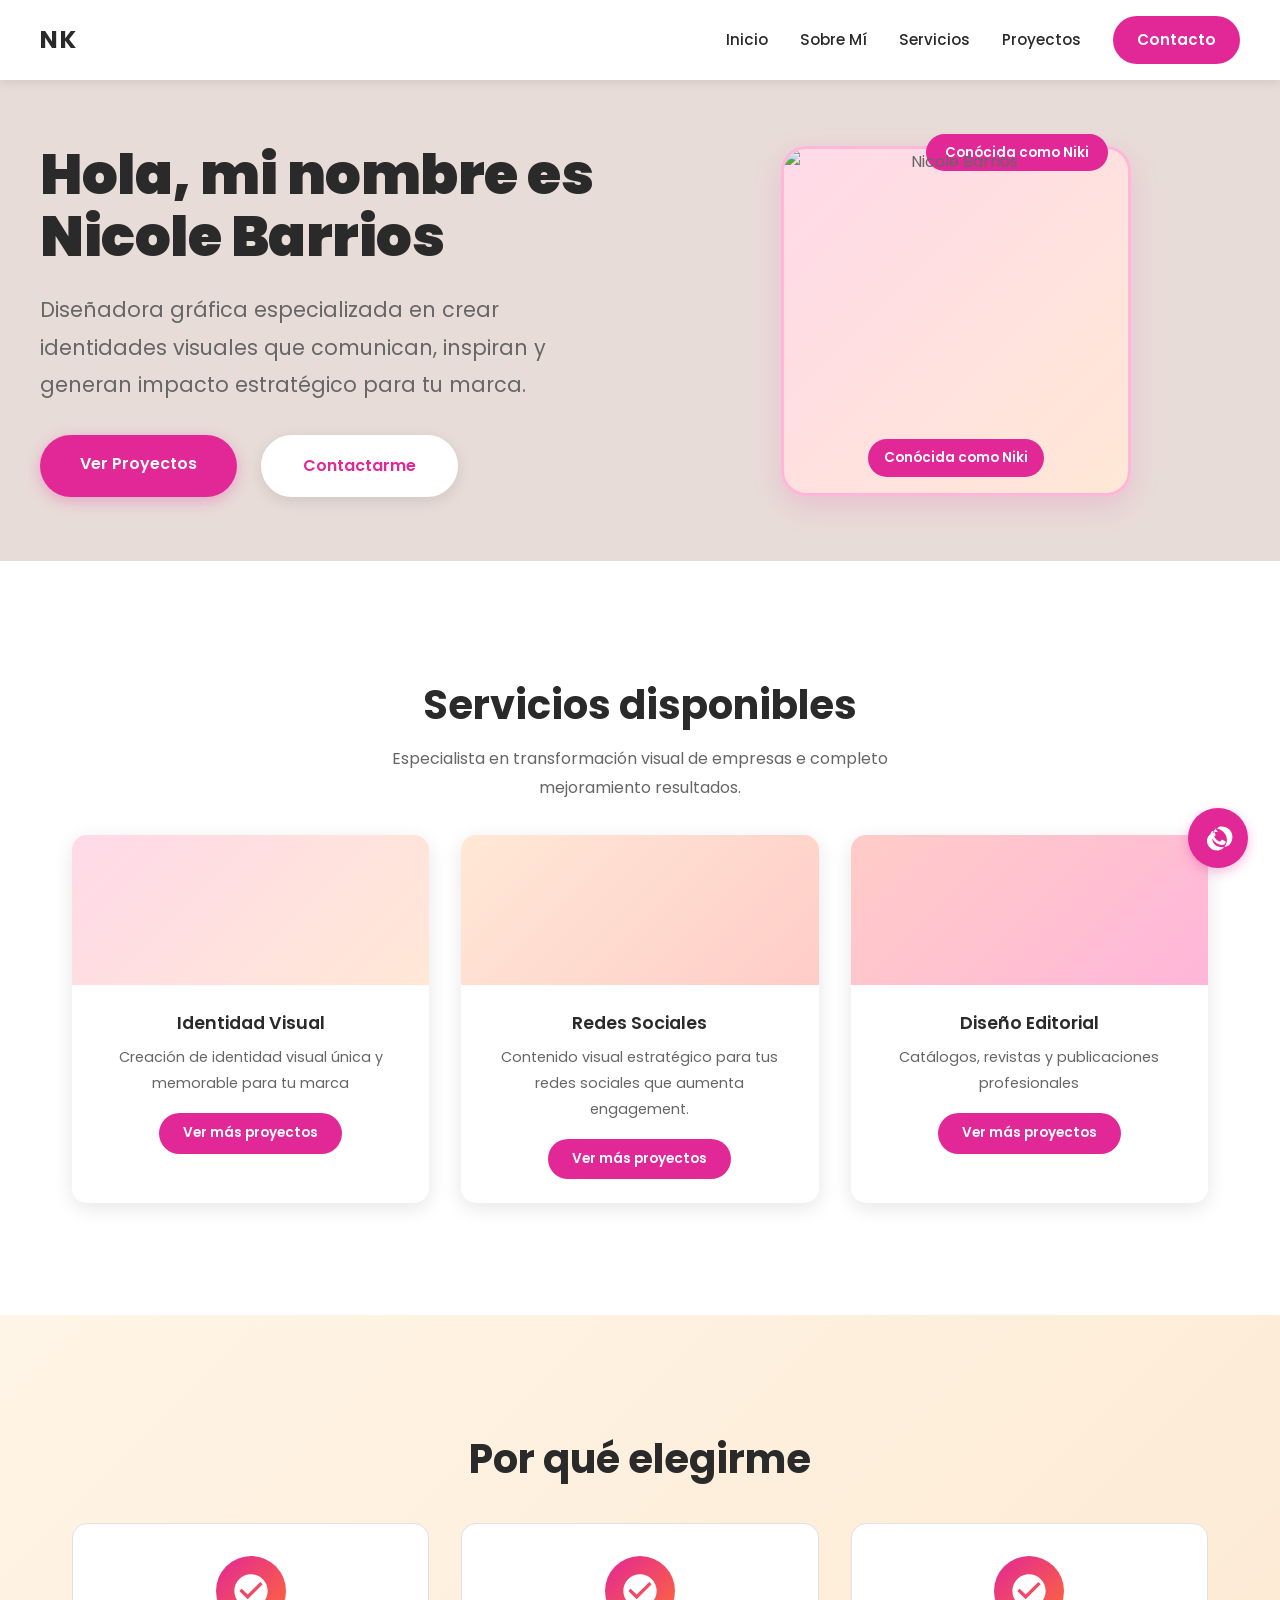
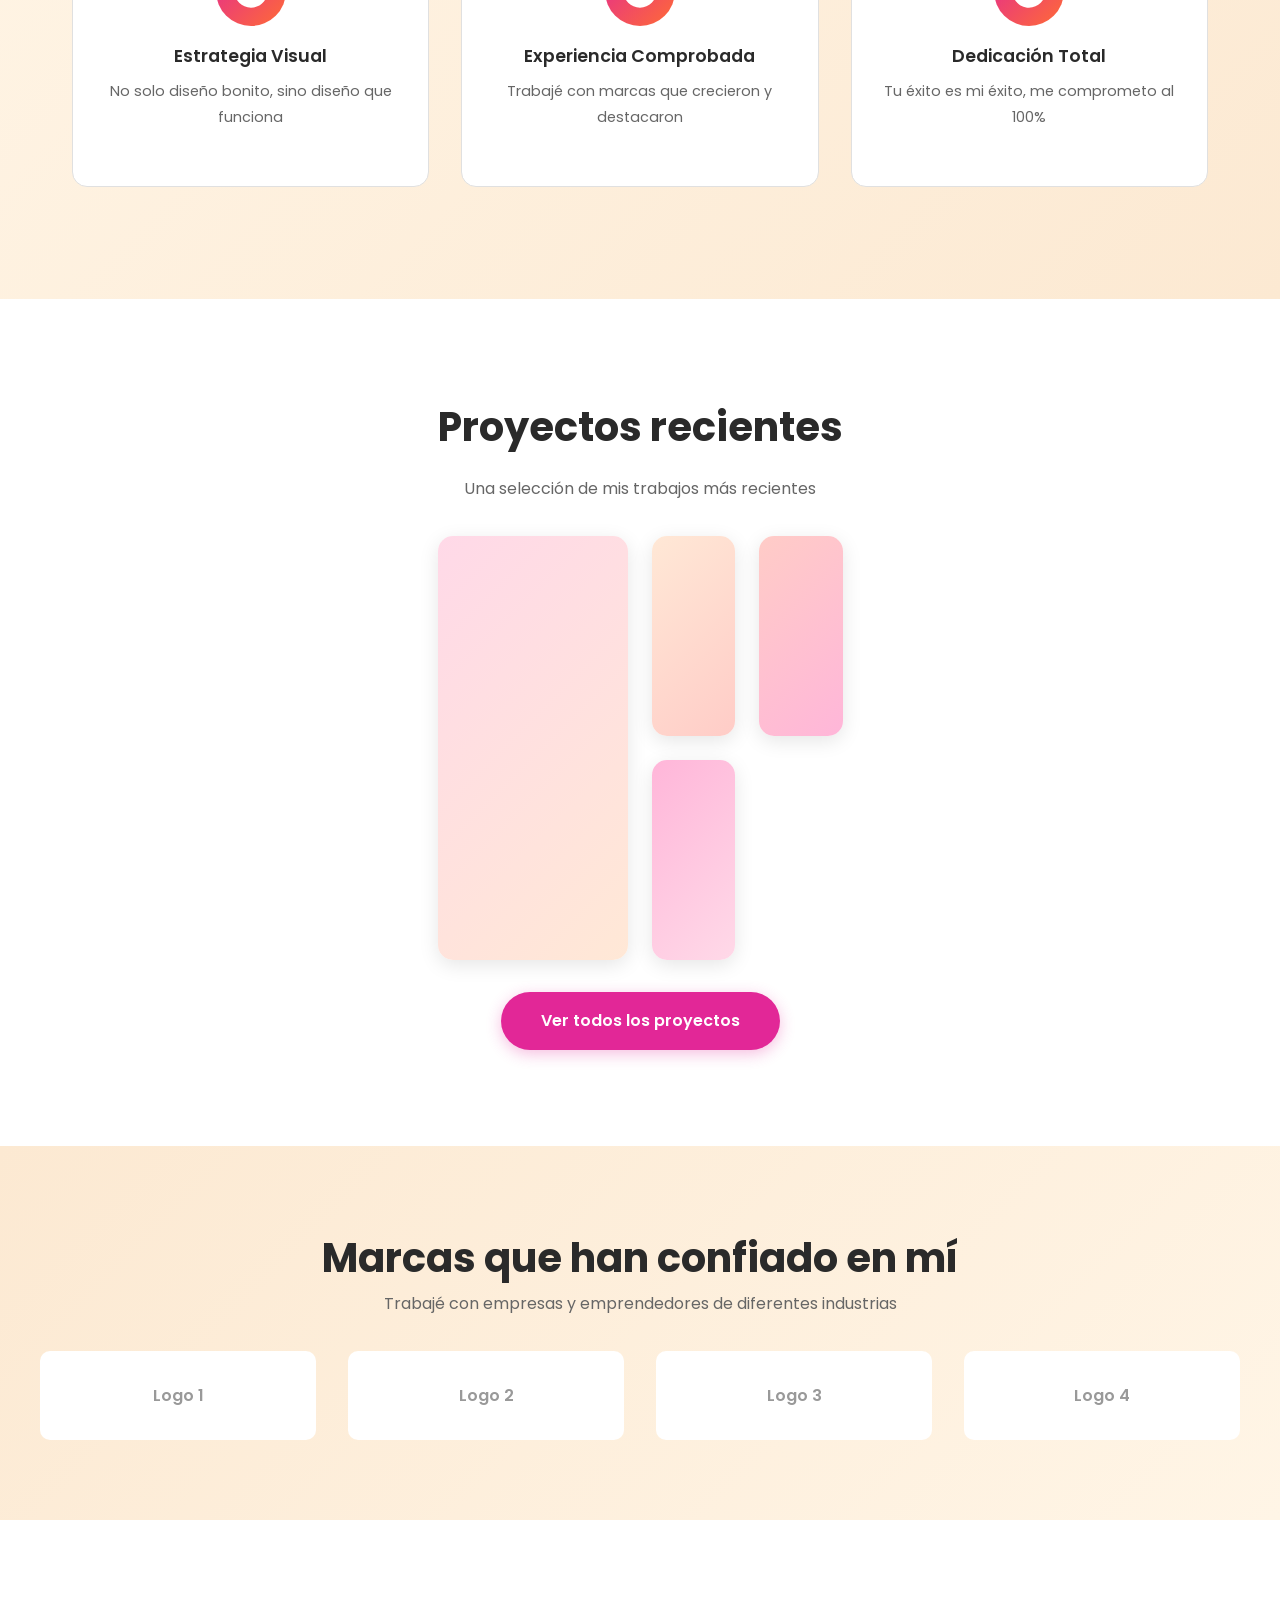
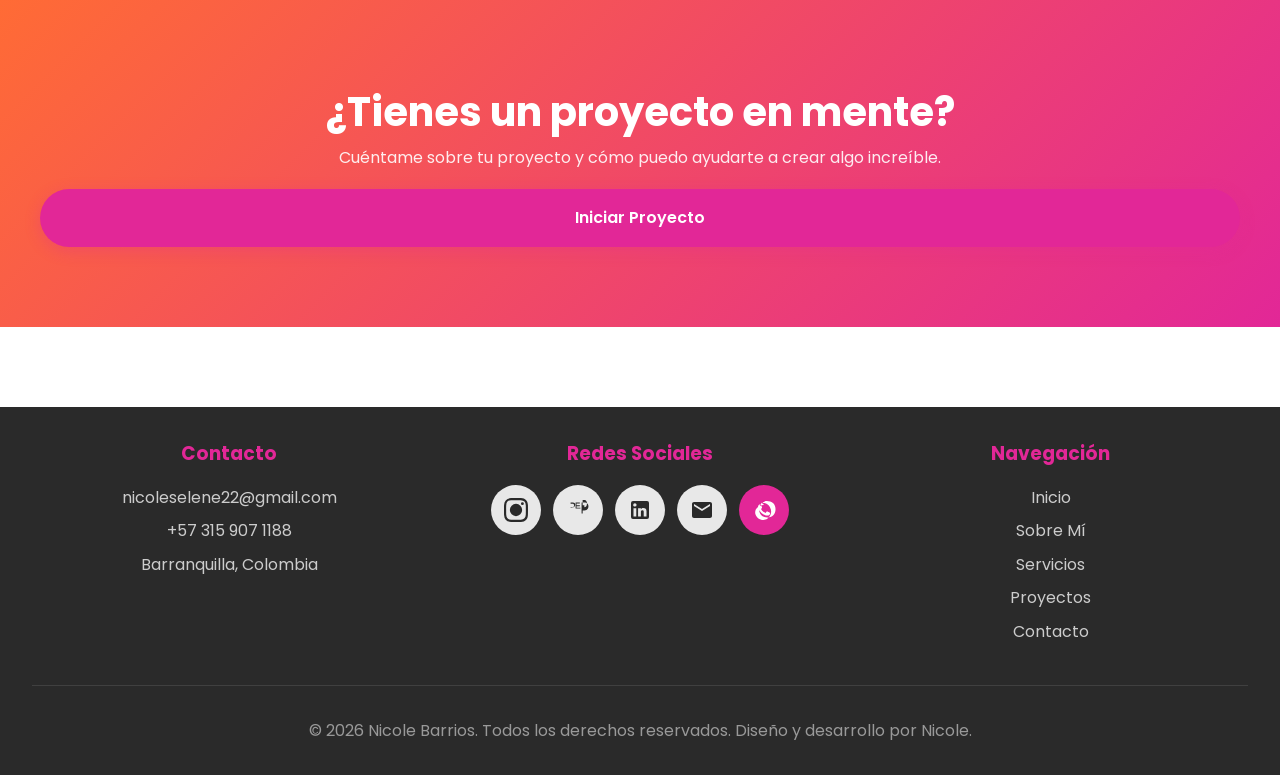
==== commit 4fa4202b: "Rediseño completo: servicios horizontal, por qué elegirme, collage de proyectos" ====
--- a/index.html
+++ b/index.html
@@ -53,69 +53,90 @@
       </div>
     </section>
 
-    <!-- SERVICIOS -->
-    <section class="container fade-in services-section">
-      <h2>Mis Servicios</h2>
-      <p>Soluciones de diseño gráfico adaptadas a tus necesidades</p>
-      <div class="services-grid">
-        <div class="service-card fade-in">
-          <div class="service-icon">
-            <svg viewBox="0 0 24 24" fill="none" stroke="currentColor" stroke-width="2" stroke-linecap="round" stroke-linejoin="round">
-              <path d="M12 2L2 7v10c0 5.55 3.84 10.74 9 12 5.16-1.26 9-6.45 9-12V7l-10-5z" />
-              <path d="M12 12c1.66 0 3-1.34 3-3s-1.34-3-3-3-3 1.34-3 3 1.34 3 3 3z" />
-              <path d="M12 14c-2.67 0-8 1.34-8 4v2h16v-2c0-2.66-5.33-4-8-4z" />
-            </svg>
-          </div>
-          <h3>Branding</h3>
-          <p>Creación de identidades visuales completas: logo, paleta de colores, tipografía y guía de marca.</p>
-        </div>
-        <div class="service-card fade-in">
-          <div class="service-icon">
-            <svg viewBox="0 0 24 24" fill="none" stroke="currentColor" stroke-width="2" stroke-linecap="round" stroke-linejoin="round">
-              <rect x="2" y="3" width="20" height="14" rx="2" ry="2" />
-              <line x1="8" y1="21" x2="16" y2="21" />
-              <line x1="12" y1="17" x2="12" y2="21" />
-            </svg>
-          </div>
-          <h3>Diseño Digital</h3>
-          <p>Diseño de interfaces, redes sociales, banners y contenido visual para plataformas digitales.</p>
-        </div>
-        <div class="service-card fade-in">
-          <div class="service-icon">
-            <svg viewBox="0 0 24 24" fill="none" stroke="currentColor" stroke-width="2" stroke-linecap="round" stroke-linejoin="round">
-              <path d="M4 19.5A2.5 2.5 0 0 1 6.5 17H20" />
-              <path d="M6.5 2H20v20H6.5A2.5 2.5 0 0 1 4 19.5v-15A2.5 2.5 0 0 1 6.5 2z" />
-            </svg>
-          </div>
-          <h3>Diseño Editorial</h3>
-          <p>Maquetación de revistas, libros, folletos y materiales impresos con diseño profesional.</p>
-        </div>
-      </div>
-      <a href="servicios.html" class="btn btn-primary" style="display: inline-block; margin-top: 2rem;">Ver Todos los Servicios</a>
-    </section>
-
-    <!-- PROYECTOS DESTACADOS -->
-    <section class="container fade-in projects-section" style="background: #2a2a2a;">
-      <h2 style="color: white;">Proyectos Destacados</h2>
-      <p style="color: rgba(255, 255, 255, 0.8);">Una selección de mis trabajos más recientes</p>
-      <div class="projects-grid" style="margin-top: 2rem;">
-        <div class="project-card fade-in" data-category="branding">
-          <div class="category">Branding</div>
-          <h3>Proyecto 1</h3>
-          <p>Descripción del proyecto destacado</p>
-        </div>
-        <div class="project-card fade-in" data-category="redes-sociales">
-          <div class="category">Redes Sociales</div>
-          <h3>Proyecto 2</h3>
-          <p>Descripción del proyecto destacado</p>
-        </div>
-        <div class="project-card fade-in" data-category="editorial">
-          <div class="category">Editorial</div>
-          <h3>Proyecto 3</h3>
-          <p>Descripción del proyecto destacado</p>
-        </div>
-      </div>
-      <a href="proyectos.html" class="btn btn-primary" style="display: inline-block; margin-top: 2rem;">Ver Todos los Proyectos</a>
+    <!-- SERVICIOS CON IMAGEN DE FONDO -->
+    <section class="services-section-full" style="background-image: url('https://images.unsplash.com/photo-1561070791-2526d30994b5?w=1200&h=600&fit=crop'); background-size: cover; background-position: center;">
+      <div class="services-overlay"></div>
+      <div class="container services-content">
+        <h2>Servicios disponibles</h2>
+        <p>Especialista en transformación visual de empresas e completo mejoramiento resultados.</p>
+        <div class="services-grid-horizontal">
+          <div class="service-card-full fade-in">
+            <div class="service-image-top" style="background: linear-gradient(135deg, #FFD9E8 0%, #FFE8D6 100%);"></div>
+            <div class="service-info">
+              <h3>Identidad Visual</h3>
+              <p>Creación de identidad visual única y memorable para tu marca</p>
+              <a href="#" class="btn-service">Ver más proyectos</a>
+            </div>
+          </div>
+          <div class="service-card-full fade-in">
+            <div class="service-image-top" style="background: linear-gradient(135deg, #FFE8D6 0%, #FFCCC7 100%);"></div>
+            <div class="service-info">
+              <h3>Redes Sociales</h3>
+              <p>Contenido visual estratégico para tus redes sociales que aumenta engagement.</p>
+              <a href="#" class="btn-service">Ver más proyectos</a>
+            </div>
+          </div>
+          <div class="service-card-full fade-in">
+            <div class="service-image-top" style="background: linear-gradient(135deg, #FFCCC7 0%, #FFB6D9 100%);"></div>
+            <div class="service-info">
+              <h3>Diseño Editorial</h3>
+              <p>Catálogos, revistas y publicaciones profesionales</p>
+              <a href="#" class="btn-service">Ver más proyectos</a>
+            </div>
+          </div>
+        </div>
+      </div>
+    </section>
+
+    <!-- POR QUÉ ELEGIRME -->
+    <section class="why-choose-section">
+      <div class="container">
+        <h2>Por qué elegirme</h2>
+        <div class="why-grid">
+          <div class="why-card fade-in">
+            <div class="why-icon">
+              <svg viewBox="0 0 24 24" fill="currentColor">
+                <path d="M12 2C6.48 2 2 6.48 2 12s4.48 10 10 10 10-4.48 10-10S17.52 2 12 2zm-2 15l-5-5 1.41-1.41L10 14.17l7.59-7.59L19 8l-9 9z"/>
+              </svg>
+            </div>
+            <h3>Estrategia Visual</h3>
+            <p>No solo diseño bonito, sino diseño que funciona</p>
+          </div>
+          <div class="why-card fade-in">
+            <div class="why-icon">
+              <svg viewBox="0 0 24 24" fill="currentColor">
+                <path d="M12 2C6.48 2 2 6.48 2 12s4.48 10 10 10 10-4.48 10-10S17.52 2 12 2zm-2 15l-5-5 1.41-1.41L10 14.17l7.59-7.59L19 8l-9 9z"/>
+              </svg>
+            </div>
+            <h3>Experiencia Comprobada</h3>
+            <p>Trabajé con marcas que crecieron y destacaron</p>
+          </div>
+          <div class="why-card fade-in">
+            <div class="why-icon">
+              <svg viewBox="0 0 24 24" fill="currentColor">
+                <path d="M12 2C6.48 2 2 6.48 2 12s4.48 10 10 10 10-4.48 10-10S17.52 2 12 2zm-2 15l-5-5 1.41-1.41L10 14.17l7.59-7.59L19 8l-9 9z"/>
+              </svg>
+            </div>
+            <h3>Dedicación Total</h3>
+            <p>Tu éxito es mi éxito, me comprometo al 100%</p>
+          </div>
+        </div>
+      </div>
+    </section>
+
+    <!-- PROYECTOS DESTACADOS COLLAGE -->
+    <section class="projects-collage-section">
+      <div class="container">
+        <h2>Proyectos recientes</h2>
+        <p>Una selección de mis trabajos más recientes</p>
+        <div class="collage-grid">
+          <div class="collage-item large" style="background: linear-gradient(135deg, #FFD9E8 0%, #FFE8D6 100%);"></div>
+          <div class="collage-item medium" style="background: linear-gradient(135deg, #FFE8D6 0%, #FFCCC7 100%);"></div>
+          <div class="collage-item medium" style="background: linear-gradient(135deg, #FFCCC7 0%, #FFB6D9 100%);"></div>
+          <div class="collage-item small" style="background: linear-gradient(135deg, #FFB6D9 0%, #FFD9E8 100%);"></div>
+        </div>
+        <a href="proyectos.html" class="btn btn-primary" style="display: inline-block; margin-top: 2rem;">Ver todos los proyectos</a>
+      </div>
     </section>
 
     <!-- MARCAS QUE HAN CONFIADO -->
--- a/styles.css
+++ b/styles.css
@@ -121,22 +121,22 @@
 /* ===== CONTENIDO PRINCIPAL ===== */
 main {
   margin-top: 80px;
+  width: 100%;
 }
 
 .container {
   max-width: 1200px;
   margin: 0 auto;
-  padding: 0 2rem;
-  width: 100%;
+  padding: 3rem 2rem;
 }
 
 /* ===== SECCIONES ===== */
 section {
-  padding: 5rem 2rem;
+  padding: 3rem 2rem;
   text-align: center;
   position: relative;
   margin: 0 auto;
-  margin-bottom: 5rem;
+  margin-bottom: 0;
   width: 100%;
   display: flex;
   flex-direction: column;
@@ -184,7 +184,7 @@
 /* ===== SECCIONES FULL-WIDTH ===== */
 .full-width-section {
   width: 100%;
-  padding: 5rem 2rem;
+  padding: 3rem 2rem;
   margin: 0;
   display: flex;
   align-items: center;
@@ -384,73 +384,107 @@
   box-shadow: 0 6px 15px rgba(0, 0, 0, 0.1);
 }
 
-/* ===== SERVICIOS SECTION ===== */
-.services-section {
+/* ===== SERVICIOS SECTION FULL ===== */
+.services-section-full {
+  position: relative;
+  padding: 4rem 2rem;
   margin-bottom: 0;
 }
 
-/* ===== TARJETAS DE SERVICIOS ===== */
-.services-grid {
+.services-overlay {
+  position: absolute;
+  top: 0;
+  left: 0;
+  right: 0;
+  bottom: 0;
+  background: rgba(255, 255, 255, 0.95);
+  z-index: 1;
+}
+
+.services-content {
+  position: relative;
+  z-index: 2;
+}
+
+.services-section-full h2 {
+  color: var(--dark);
+  margin-bottom: 0.5rem;
+}
+
+.services-section-full p {
+  color: #666;
+  margin-bottom: 2rem;
+}
+
+/* ===== GRID SERVICIOS HORIZONTAL ===== */
+.services-grid-horizontal {
   display: grid;
-  grid-template-columns: repeat(auto-fit, minmax(250px, 1fr));
-  gap: 1.5rem;
+  grid-template-columns: repeat(3, 1fr);
+  gap: 2rem;
   margin-top: 2rem;
 }
 
-.service-card {
+@media (max-width: 768px) {
+  .services-grid-horizontal {
+    grid-template-columns: 1fr;
+  }
+}
+
+.service-card-full {
   background: white;
-  padding: 1.5rem;
   border-radius: 15px;
-  border: 1px solid var(--border-color);
-  border-top: 4px solid var(--primary);
-  text-align: center;
+  overflow: hidden;
+  box-shadow: 0 5px 20px rgba(0, 0, 0, 0.1);
   transition: all 0.3s ease;
   animation: fadeInUp 0.6s ease;
 }
 
-.service-card:hover {
+.service-card-full:hover {
   transform: translateY(-10px);
-  box-shadow: 0 15px 30px rgba(226, 39, 151, 0.1);
-}
-
-.service-icon {
-  width: 70px;
-  height: 70px;
-  background: white;
-  border-radius: 50%;
-  display: flex;
-  align-items: center;
-  justify-content: center;
-  margin: 0 auto 1rem;
-  color: var(--primary);
-  overflow: hidden;
-  box-shadow: 0 10px 30px rgba(0, 0, 0, 0.1);
-}
-
-.service-icon svg {
-  width: 45px;
-  height: 45px;
-  color: var(--primary);
-  stroke: var(--primary);
-}
-
-.service-icon img {
-  width: 100%;
-  height: 100%;
-  object-fit: contain;
-  padding: 15px;
-  filter: none;
-}
-
-.service-card h3 {
-  font-size: 1rem;
+  box-shadow: 0 15px 40px rgba(226, 39, 151, 0.15);
+}
+
+.service-image-top {
+  width: 100%;
+  height: 150px;
+  display: flex;
+  align-items: center;
+  justify-content: center;
+}
+
+.service-info {
+  padding: 1.5rem;
+  text-align: center;
+}
+
+.service-card-full h3 {
+  font-size: 1.1rem;
   margin-bottom: 0.5rem;
   color: var(--dark);
-}
-
-.service-card p {
+  font-weight: 600;
+}
+
+.service-card-full p {
+  font-size: 0.9rem;
+  color: #666;
+  margin-bottom: 1rem;
+}
+
+.btn-service {
+  display: inline-block;
+  background: var(--primary);
+  color: white;
+  padding: 0.6rem 1.5rem;
+  border-radius: 25px;
+  text-decoration: none;
   font-size: 0.85rem;
-  color: #666;
+  font-weight: 600;
+  transition: all 0.3s ease;
+}
+
+.btn-service:hover {
+  background: #c41e7d;
+  transform: scale(1.05);
 }
 
 @keyframes fadeInUp {
@@ -464,17 +498,62 @@
   }
 }
 
-/* ===== PROYECTOS SECTION ===== */
-.projects-section {
+/* ===== COLLAGE DE PROYECTOS ===== */
+.projects-collage-section {
   margin-bottom: 0;
-}
-
-/* ===== GRID DE PROYECTOS ===== */
-.projects-grid {
+  padding: 3rem 2rem;
+}
+
+.collage-grid {
   display: grid;
-  grid-template-columns: repeat(auto-fit, minmax(280px, 1fr));
-  gap: 2rem;
+  grid-template-columns: repeat(4, 1fr);
+  grid-template-rows: repeat(2, 200px);
+  gap: 1.5rem;
   margin-top: 2rem;
+  width: 100%;
+  max-width: 1200px;
+  margin-left: auto;
+  margin-right: auto;
+}
+
+.collage-item {
+  border-radius: 15px;
+  overflow: hidden;
+  box-shadow: 0 5px 20px rgba(0, 0, 0, 0.1);
+  transition: all 0.3s ease;
+  cursor: pointer;
+}
+
+.collage-item:hover {
+  transform: scale(1.02);
+  box-shadow: 0 10px 30px rgba(226, 39, 151, 0.2);
+}
+
+.collage-item.large {
+  grid-column: span 2;
+  grid-row: span 2;
+}
+
+.collage-item.medium {
+  grid-column: span 1;
+  grid-row: span 1;
+}
+
+.collage-item.small {
+  grid-column: span 1;
+  grid-row: span 1;
+}
+
+@media (max-width: 768px) {
+  .collage-grid {
+    grid-template-columns: repeat(2, 1fr);
+    grid-template-rows: auto;
+  }
+  
+  .collage-item.large {
+    grid-column: span 1;
+    grid-row: span 1;
+  }
 }
 
 .project-card {
@@ -752,6 +831,76 @@
 .scroll-to-top:hover {
   background: var(--secondary);
   transform: translateY(-3px);
+}
+
+/* ===== POR QUÉ ELEGIRME SECTION ===== */
+.why-choose-section {
+  padding: 4rem 2rem;
+  background: linear-gradient(135deg, #FFF5E6 0%, #FCE9D2 100%);
+  margin-bottom: 0;
+}
+
+.why-choose-section h2 {
+  color: var(--dark);
+  margin-bottom: 2rem;
+}
+
+.why-grid {
+  display: grid;
+  grid-template-columns: repeat(3, 1fr);
+  gap: 2rem;
+  max-width: 1200px;
+  margin: 0 auto;
+}
+
+@media (max-width: 768px) {
+  .why-grid {
+    grid-template-columns: 1fr;
+  }
+}
+
+.why-card {
+  background: white;
+  padding: 2rem;
+  border-radius: 15px;
+  border: 1px solid #e0e0e0;
+  text-align: center;
+  transition: all 0.3s ease;
+}
+
+.why-card:hover {
+  transform: translateY(-10px);
+  box-shadow: 0 10px 30px rgba(226, 39, 151, 0.1);
+}
+
+.why-icon {
+  width: 70px;
+  height: 70px;
+  background: linear-gradient(135deg, #E22797 0%, #FF6B35 100%);
+  border-radius: 50%;
+  display: flex;
+  align-items: center;
+  justify-content: center;
+  margin: 0 auto 1rem;
+  color: white;
+}
+
+.why-icon svg {
+  width: 40px;
+  height: 40px;
+  fill: white;
+}
+
+.why-card h3 {
+  font-size: 1.1rem;
+  margin-bottom: 0.5rem;
+  color: var(--dark);
+  font-weight: 600;
+}
+
+.why-card p {
+  font-size: 0.9rem;
+  color: #666;
 }
 
 /* ===== BRANDS SECTION ===== */
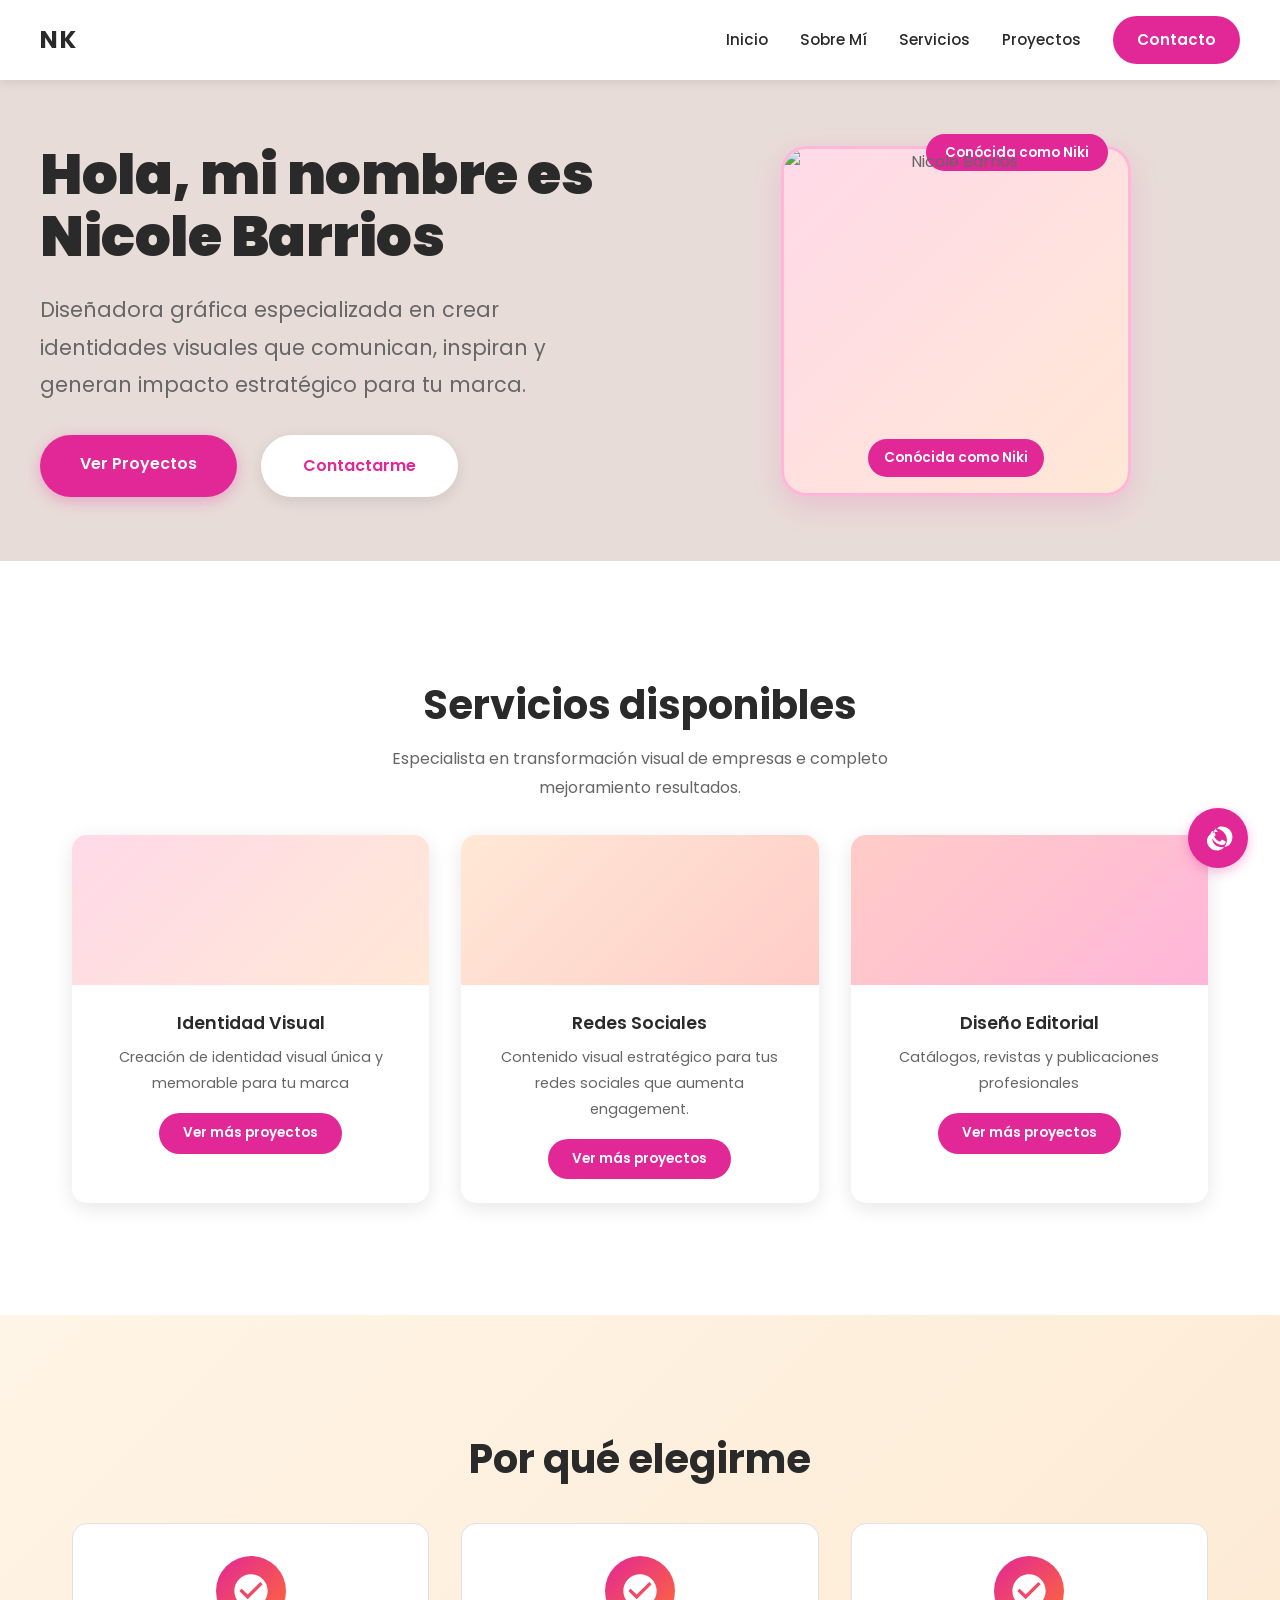
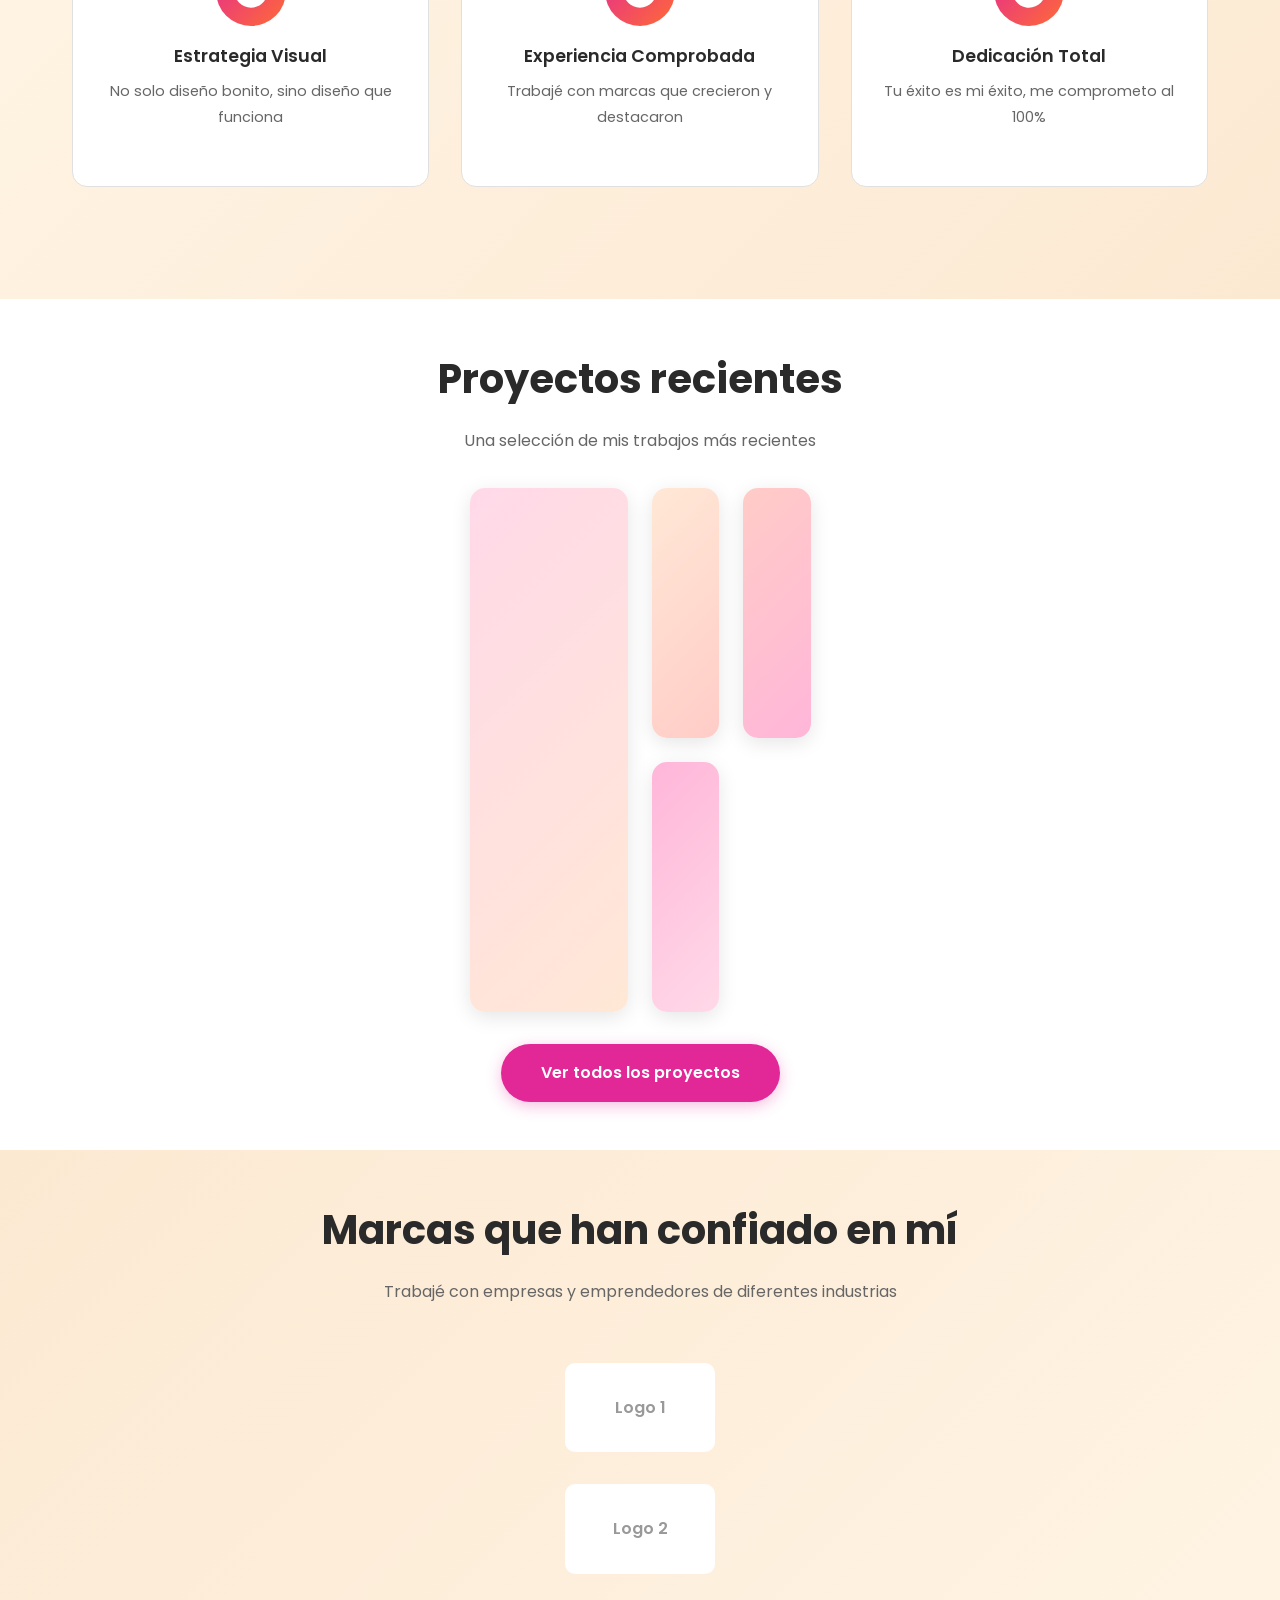
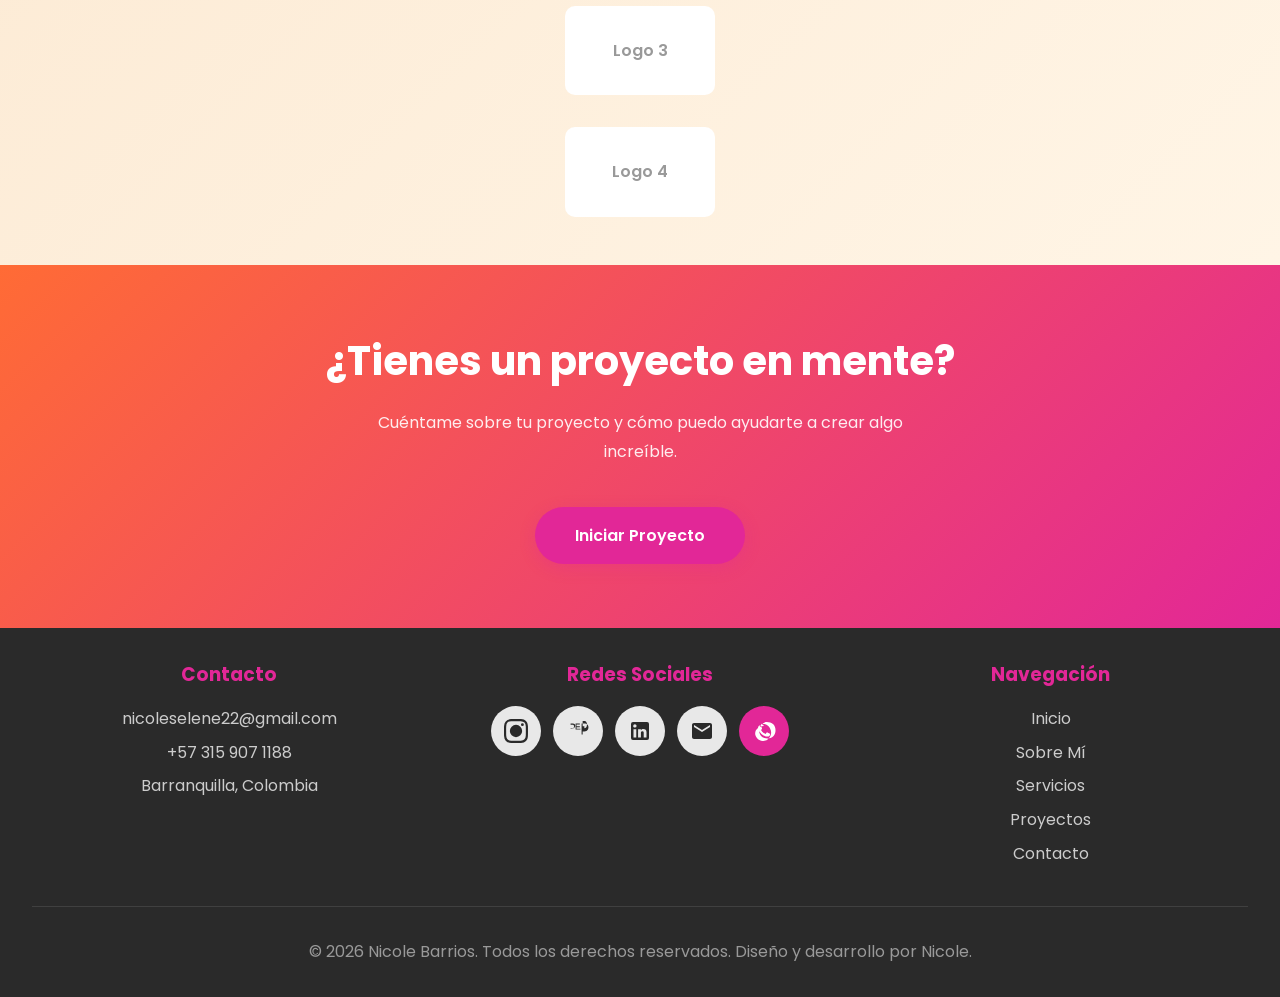
==== commit bbb98e3c: "Eliminar separaciones entre secciones brands y cta" ====
--- a/index.html
+++ b/index.html
@@ -140,7 +140,7 @@
     </section>
 
     <!-- MARCAS QUE HAN CONFIADO -->
-    <section class="full-width brands-section" style="background: linear-gradient(135deg, #FCE9D2 0%, #FFF5E6 100%);">
+    <section class="brands-section" style="background: linear-gradient(135deg, #FCE9D2 0%, #FFF5E6 100%);">
       <h2>Marcas que han confiado en mí</h2>
       <p>Trabajé con empresas y emprendedores de diferentes industrias</p>
       <div style="display: grid; grid-template-columns: repeat(auto-fit, minmax(150px, 1fr)); gap: 2rem; margin-top: 2rem;">
@@ -152,7 +152,7 @@
     </section>
 
     <!-- CTA FINAL -->
-    <section class="full-width cta-section" style="background: linear-gradient(135deg, #FF6B35 0%, #E22797 100%); color: white;">
+    <section class="cta-section" style="background: linear-gradient(135deg, #FF6B35 0%, #E22797 100%); color: white;">
       <h2 style="color: white;">¿Tienes un proyecto en mente?</h2>
       <p style="color: rgba(255, 255, 255, 0.9);">Cuéntame sobre tu proyecto y cómo puedo ayudarte a crear algo increíble.</p>
       <a href="contacto.html" class="btn btn-primary" style="display: inline-block; margin-top: 1rem;">Iniciar Proyecto</a>
--- a/styles.css
+++ b/styles.css
@@ -504,16 +504,19 @@
   padding: 3rem 2rem;
 }
 
+.projects-collage-section .container {
+  max-width: 100%;
+  padding: 0;
+}
+
 .collage-grid {
   display: grid;
   grid-template-columns: repeat(4, 1fr);
-  grid-template-rows: repeat(2, 200px);
+  grid-template-rows: repeat(2, 250px);
   gap: 1.5rem;
   margin-top: 2rem;
   width: 100%;
-  max-width: 1200px;
-  margin-left: auto;
-  margin-right: auto;
+  padding: 0 2rem;
 }
 
 .collage-item {
@@ -906,11 +909,13 @@
 /* ===== BRANDS SECTION ===== */
 .brands-section {
   margin-bottom: 0;
+  padding: 3rem 2rem;
 }
 
 /* ===== CTA SECTION ===== */
 .cta-section {
   margin-bottom: 0;
+  padding: 4rem 2rem;
 }
 
 .cta-section h2 {
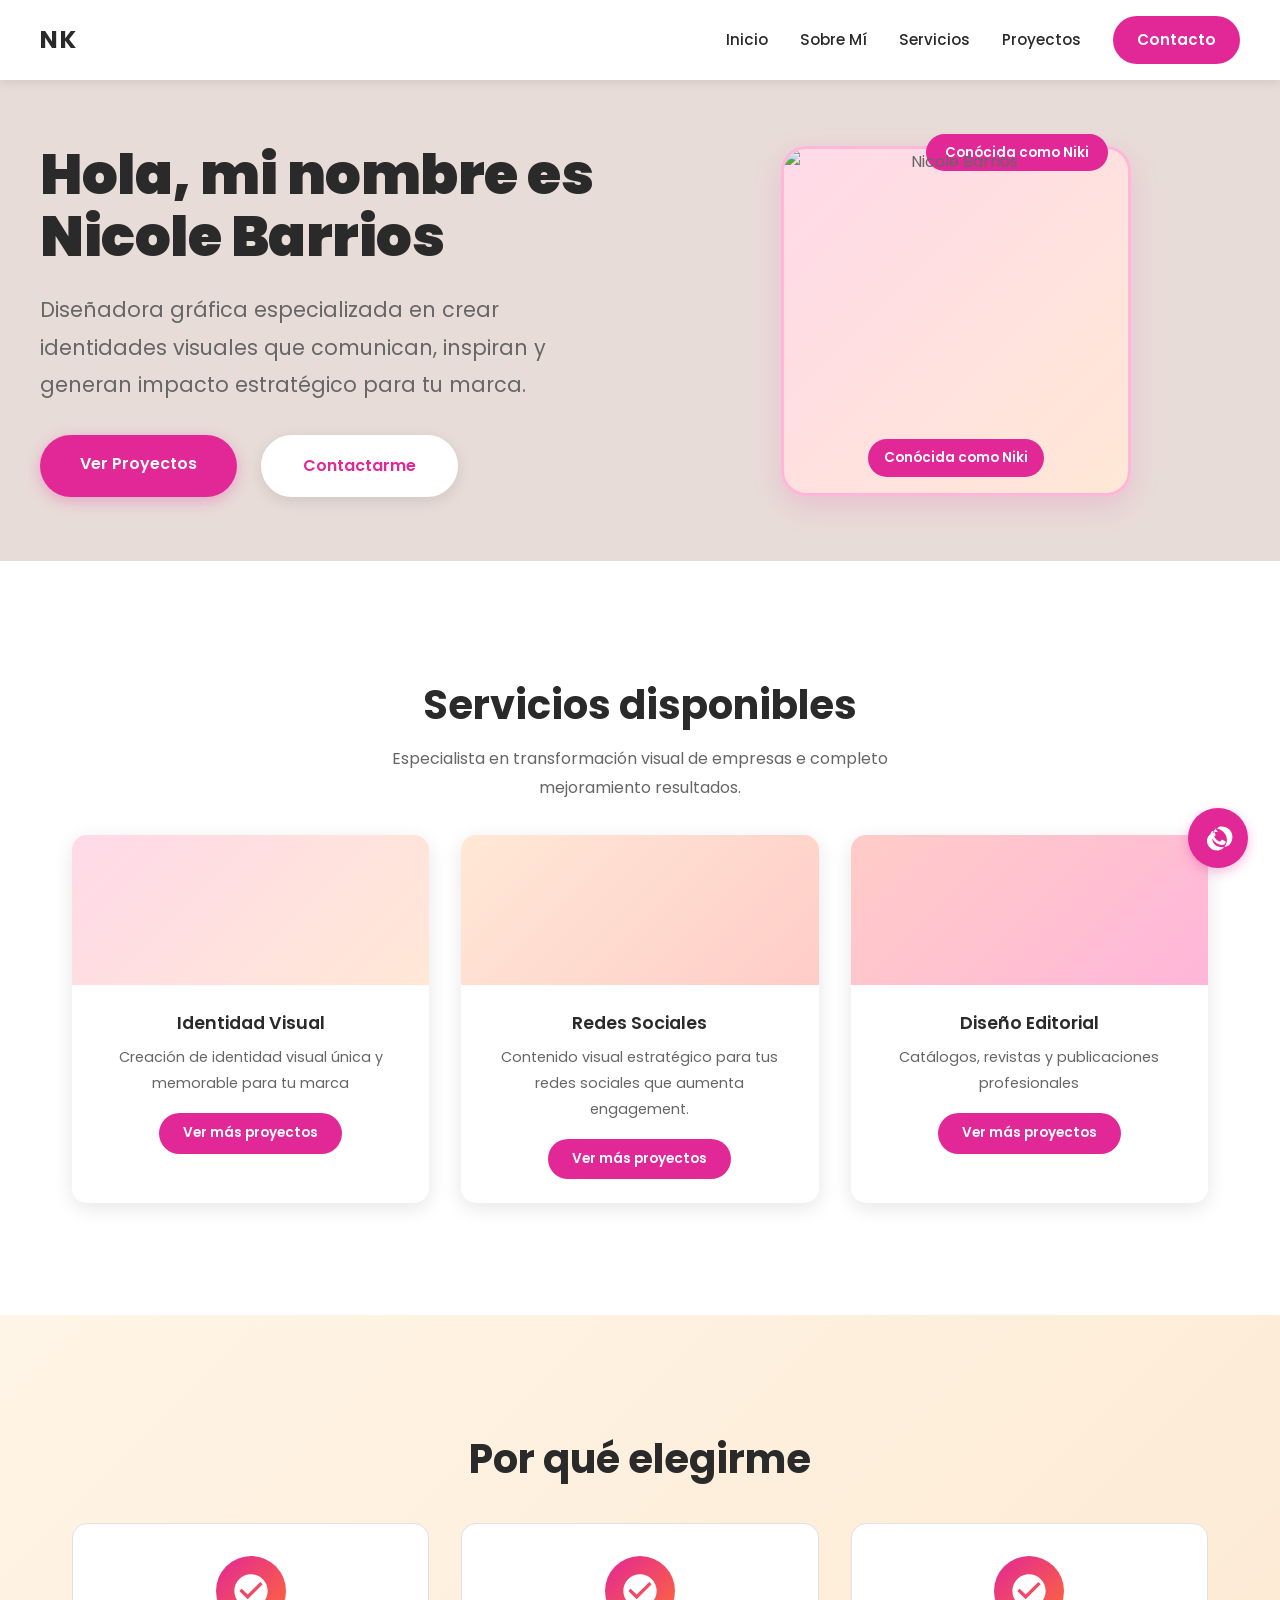
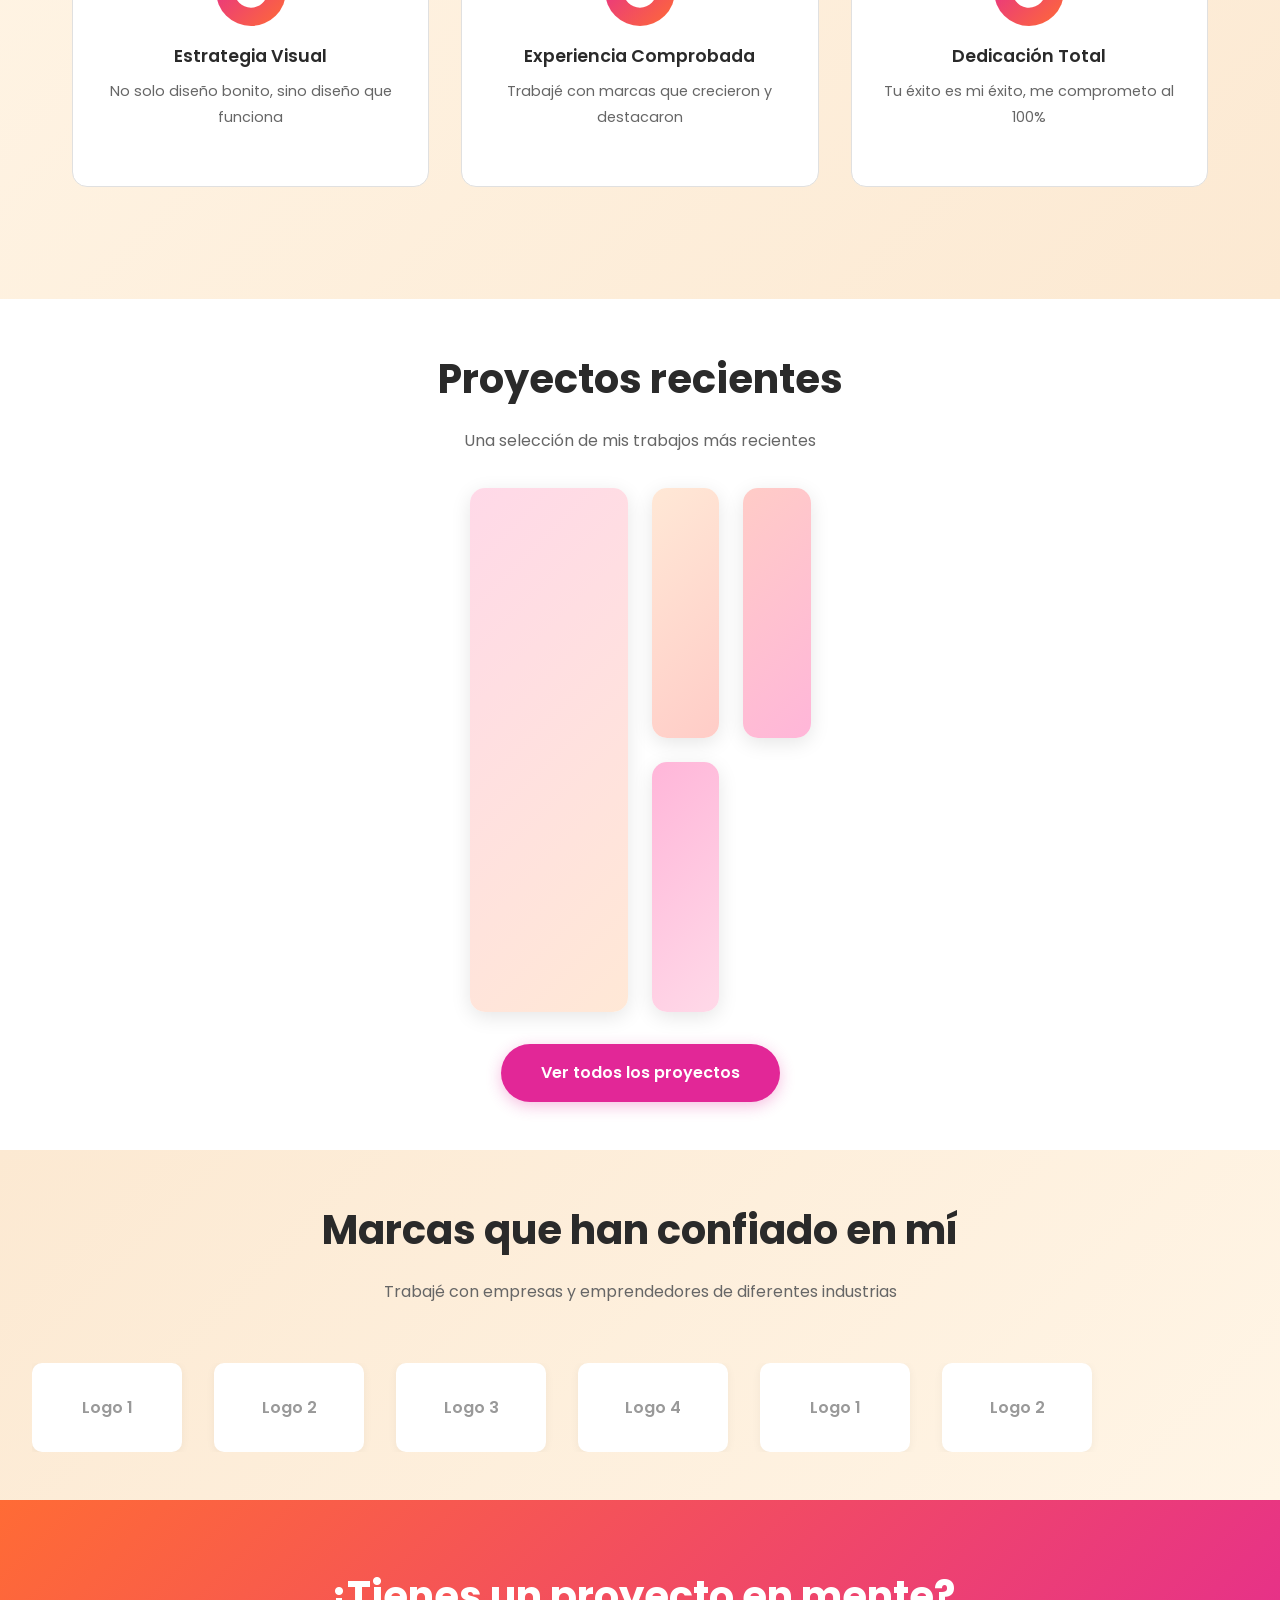
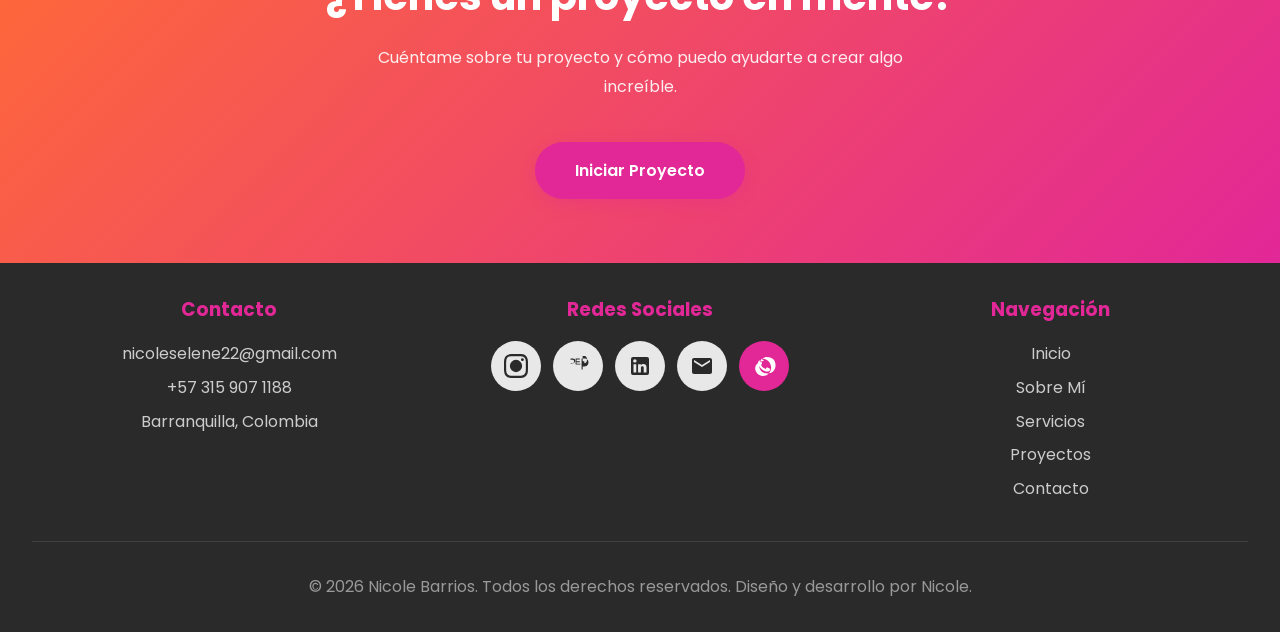
==== commit 43cd8cec: "Agregar carrusel automático de marcas con animación" ====
--- a/index.html
+++ b/index.html
@@ -46,7 +46,7 @@
         </div>
         <div class="hero-image">
           <div class="hero-image-placeholder">
-            <img src="/manus-storage/pasted_file_rMBTCs_image_99568502.png" alt="Nicole Barrios">
+            <img src="/manus-storage/editorial_portrait_face_reference_daabea31.png" alt="Nicole Barrios">
             <span>Conócida como Niki</span>
           </div>
         </div>
@@ -143,11 +143,15 @@
     <section class="brands-section" style="background: linear-gradient(135deg, #FCE9D2 0%, #FFF5E6 100%);">
       <h2>Marcas que han confiado en mí</h2>
       <p>Trabajé con empresas y emprendedores de diferentes industrias</p>
-      <div style="display: grid; grid-template-columns: repeat(auto-fit, minmax(150px, 1fr)); gap: 2rem; margin-top: 2rem;">
-        <div style="background: white; padding: 2rem; border-radius: 10px; text-align: center; color: #999; font-weight: 600;">Logo 1</div>
-        <div style="background: white; padding: 2rem; border-radius: 10px; text-align: center; color: #999; font-weight: 600;">Logo 2</div>
-        <div style="background: white; padding: 2rem; border-radius: 10px; text-align: center; color: #999; font-weight: 600;">Logo 3</div>
-        <div style="background: white; padding: 2rem; border-radius: 10px; text-align: center; color: #999; font-weight: 600;">Logo 4</div>
+      <div class="brands-carousel">
+        <div class="brands-track">
+          <div class="brand-logo">Logo 1</div>
+          <div class="brand-logo">Logo 2</div>
+          <div class="brand-logo">Logo 3</div>
+          <div class="brand-logo">Logo 4</div>
+          <div class="brand-logo">Logo 1</div>
+          <div class="brand-logo">Logo 2</div>
+        </div>
       </div>
     </section>
 
--- a/styles.css
+++ b/styles.css
@@ -912,6 +912,58 @@
   padding: 3rem 2rem;
 }
 
+.brands-carousel {
+  width: 100%;
+  overflow: hidden;
+  margin-top: 2rem;
+}
+
+.brands-track {
+  display: flex;
+  gap: 2rem;
+  animation: scroll-carousel 20s linear infinite;
+  width: fit-content;
+}
+
+@keyframes scroll-carousel {
+  0% {
+    transform: translateX(0);
+  }
+  100% {
+    transform: translateX(-50%);
+  }
+}
+
+.brand-logo {
+  background: white;
+  padding: 2rem;
+  border-radius: 10px;
+  text-align: center;
+  color: #999;
+  font-weight: 600;
+  min-width: 150px;
+  flex-shrink: 0;
+  box-shadow: 0 2px 10px rgba(0, 0, 0, 0.05);
+  transition: all 0.3s ease;
+}
+
+.brand-logo:hover {
+  box-shadow: 0 5px 20px rgba(226, 39, 151, 0.1);
+  transform: translateY(-5px);
+}
+
+@media (max-width: 768px) {
+  .brands-track {
+    gap: 1rem;
+  }
+  
+  .brand-logo {
+    min-width: 120px;
+    padding: 1.5rem;
+    font-size: 0.85rem;
+  }
+}
+
 /* ===== CTA SECTION ===== */
 .cta-section {
   margin-bottom: 0;
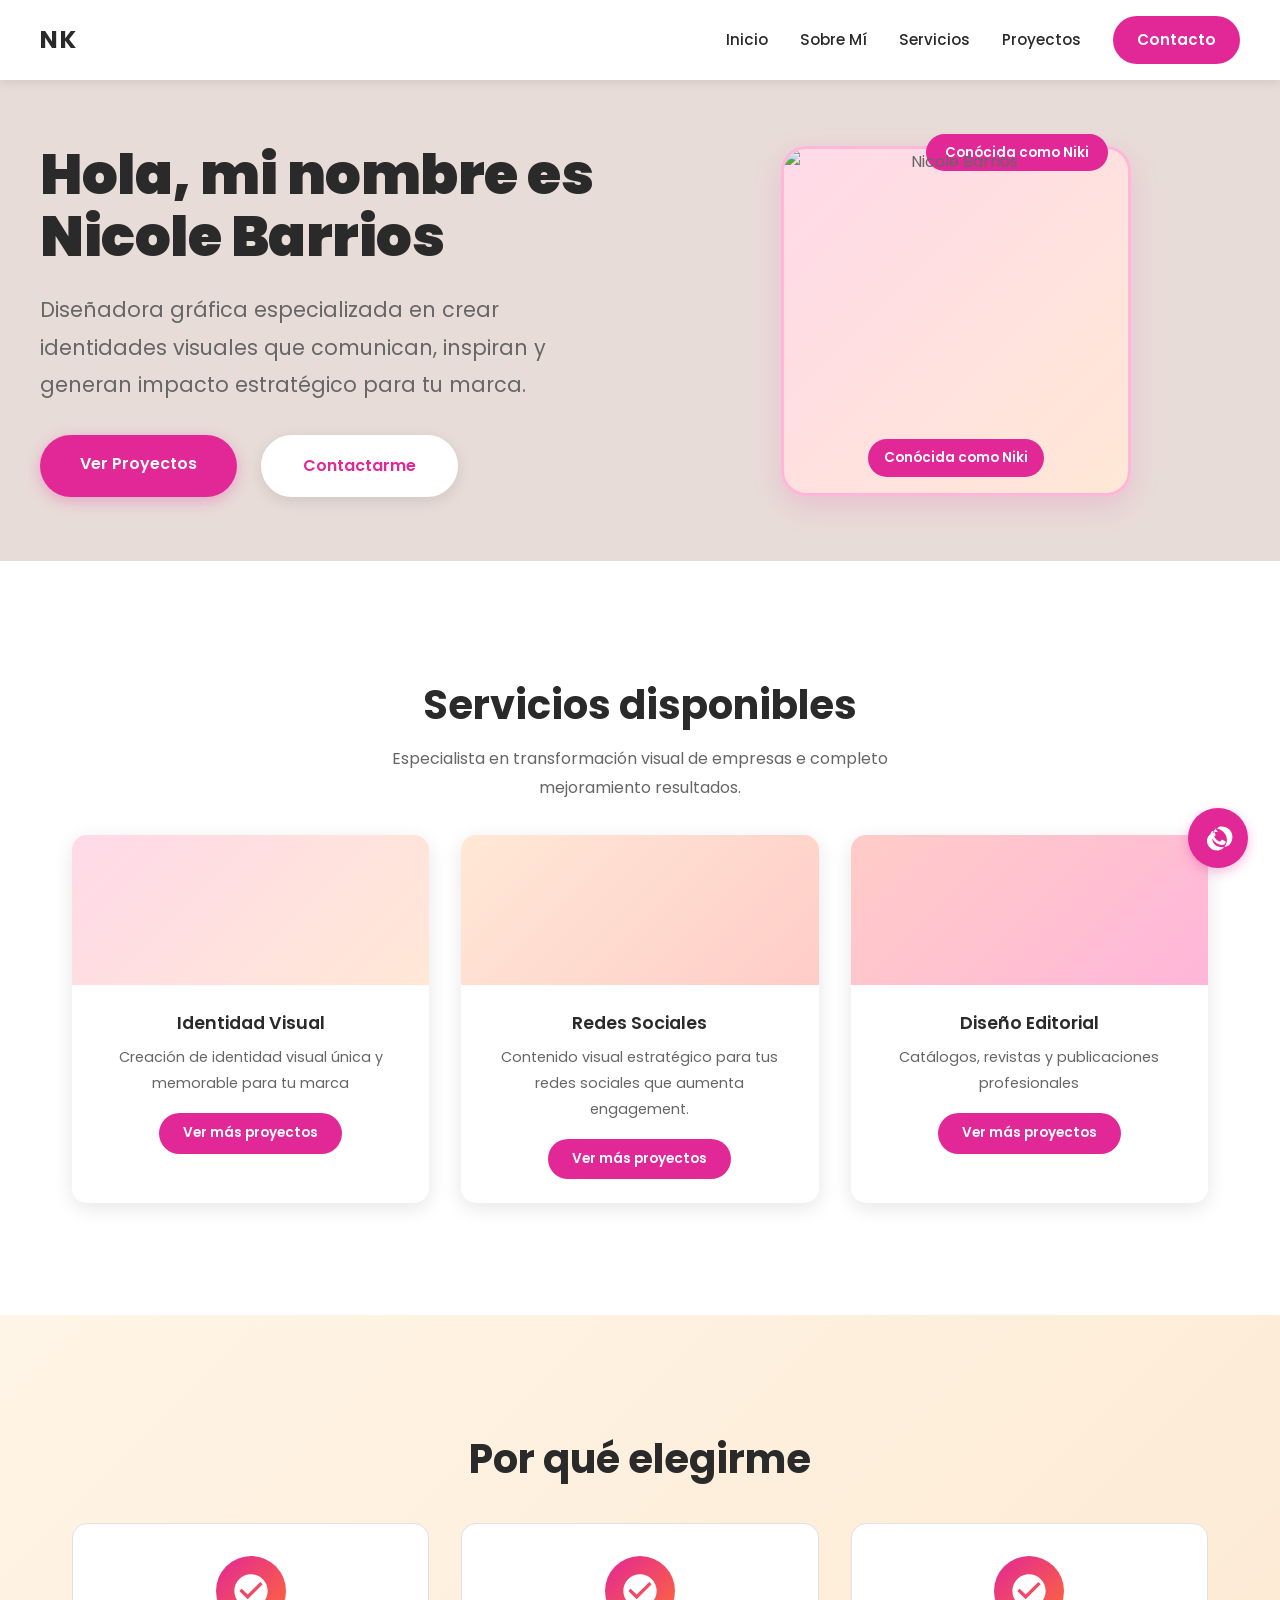
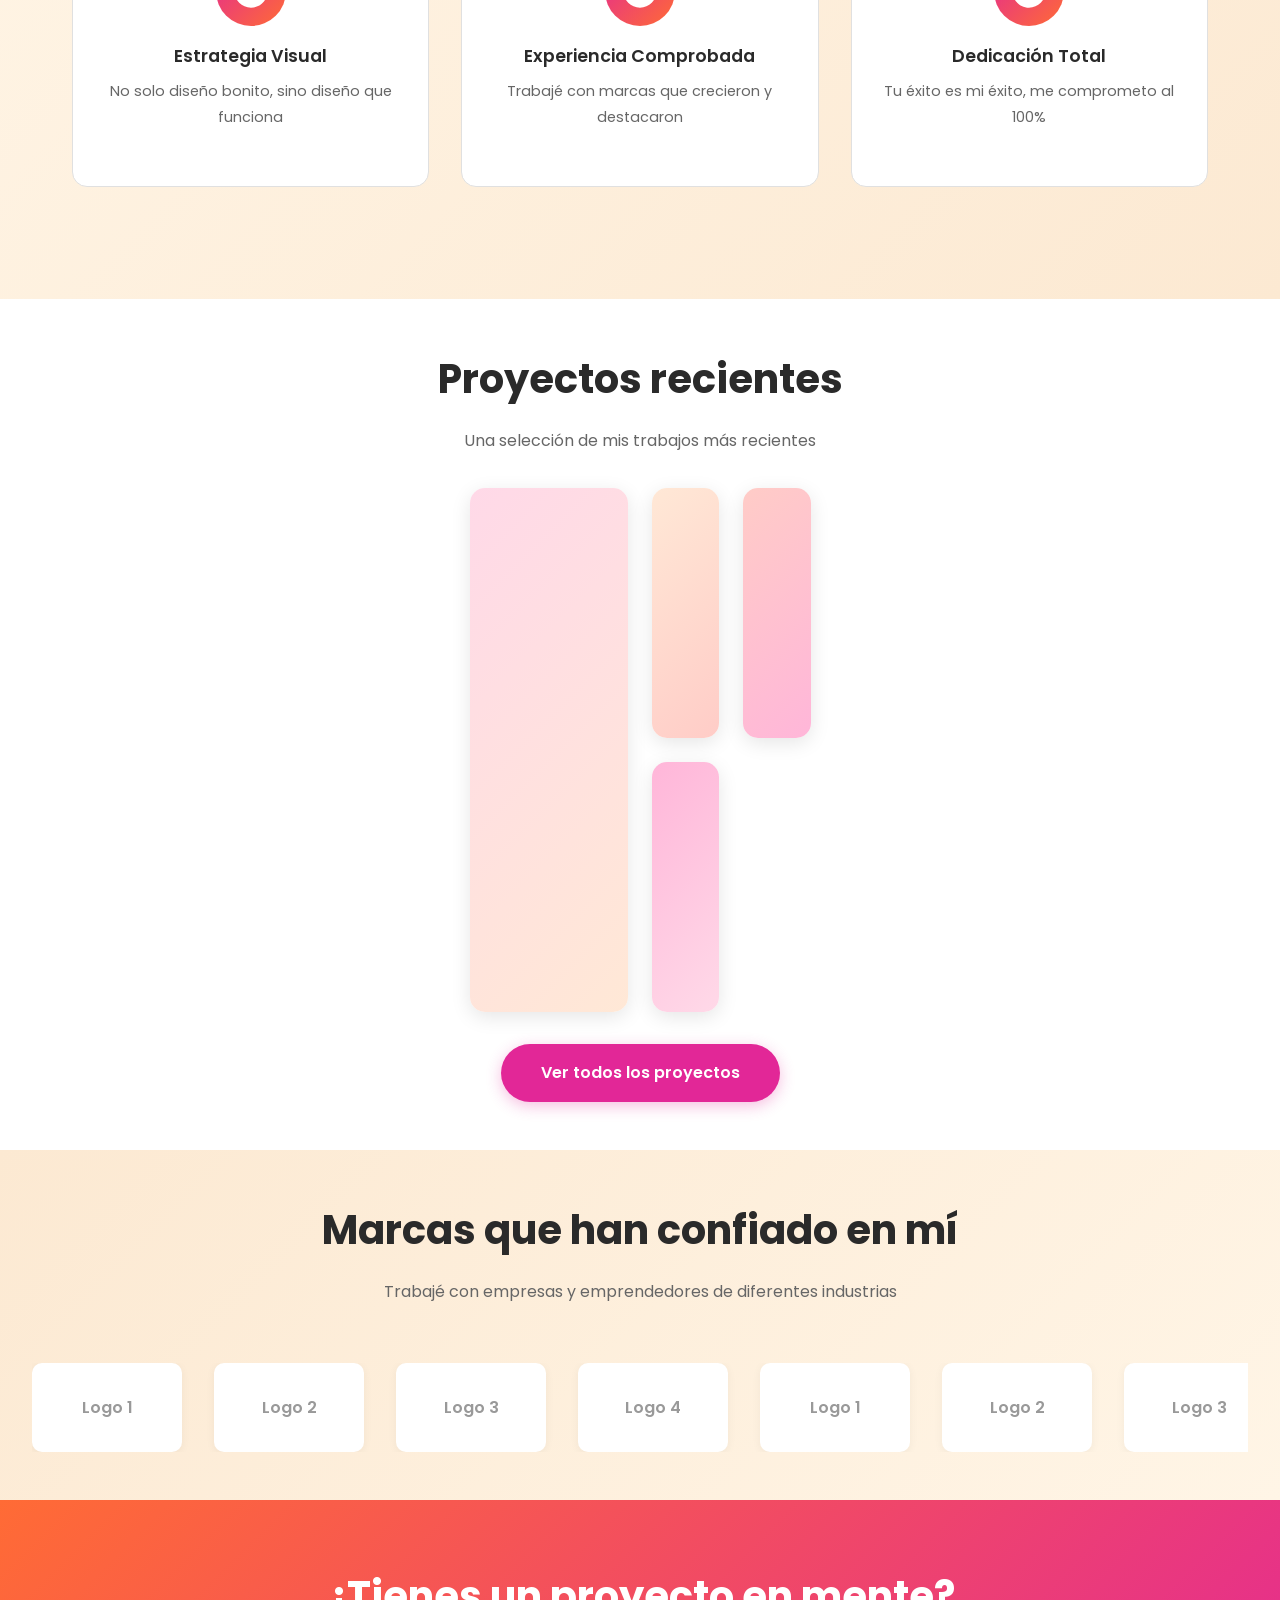
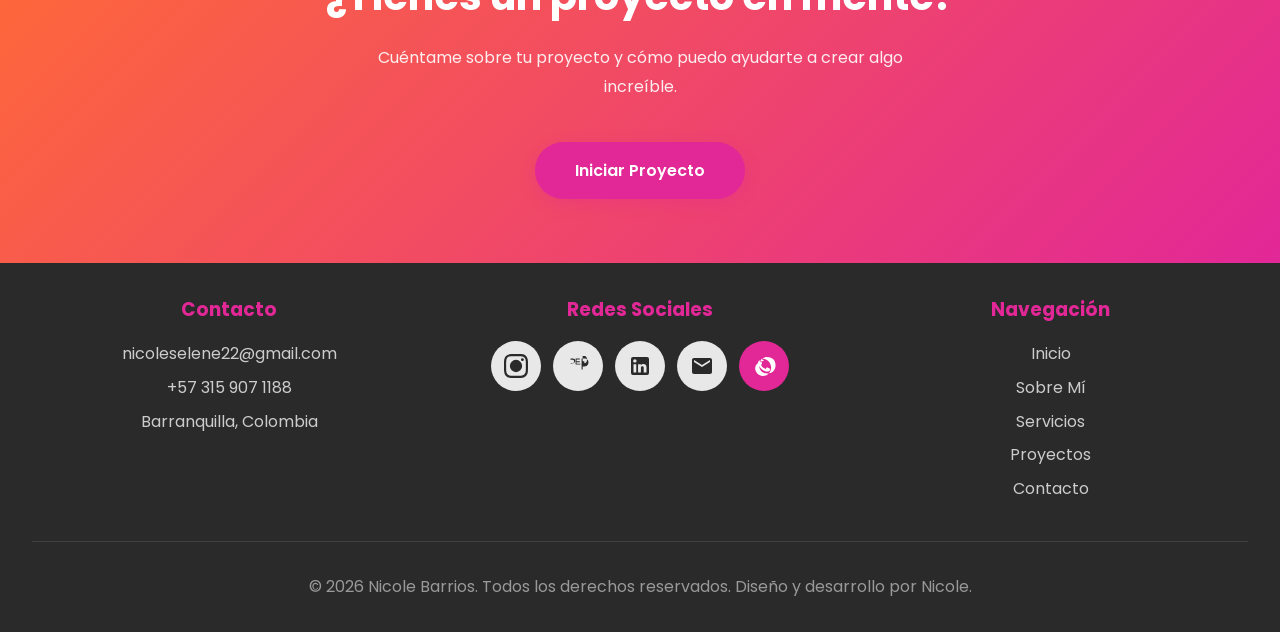
==== commit ac634c08: "Mejorar carrusel para que sea verdaderamente infinito sin cortes" ====
--- a/index.html
+++ b/index.html
@@ -151,6 +151,8 @@
           <div class="brand-logo">Logo 4</div>
           <div class="brand-logo">Logo 1</div>
           <div class="brand-logo">Logo 2</div>
+          <div class="brand-logo">Logo 3</div>
+          <div class="brand-logo">Logo 4</div>
         </div>
       </div>
     </section>
--- a/styles.css
+++ b/styles.css
@@ -916,13 +916,14 @@
   width: 100%;
   overflow: hidden;
   margin-top: 2rem;
+  position: relative;
 }
 
 .brands-track {
   display: flex;
   gap: 2rem;
-  animation: scroll-carousel 20s linear infinite;
-  width: fit-content;
+  animation: scroll-carousel 30s linear infinite;
+  width: max-content;
 }
 
 @keyframes scroll-carousel {
@@ -930,8 +931,12 @@
     transform: translateX(0);
   }
   100% {
-    transform: translateX(-50%);
-  }
+    transform: translateX(calc(-50% - 1rem));
+  }
+}
+
+.brands-track:hover {
+  animation-play-state: paused;
 }
 
 .brand-logo {
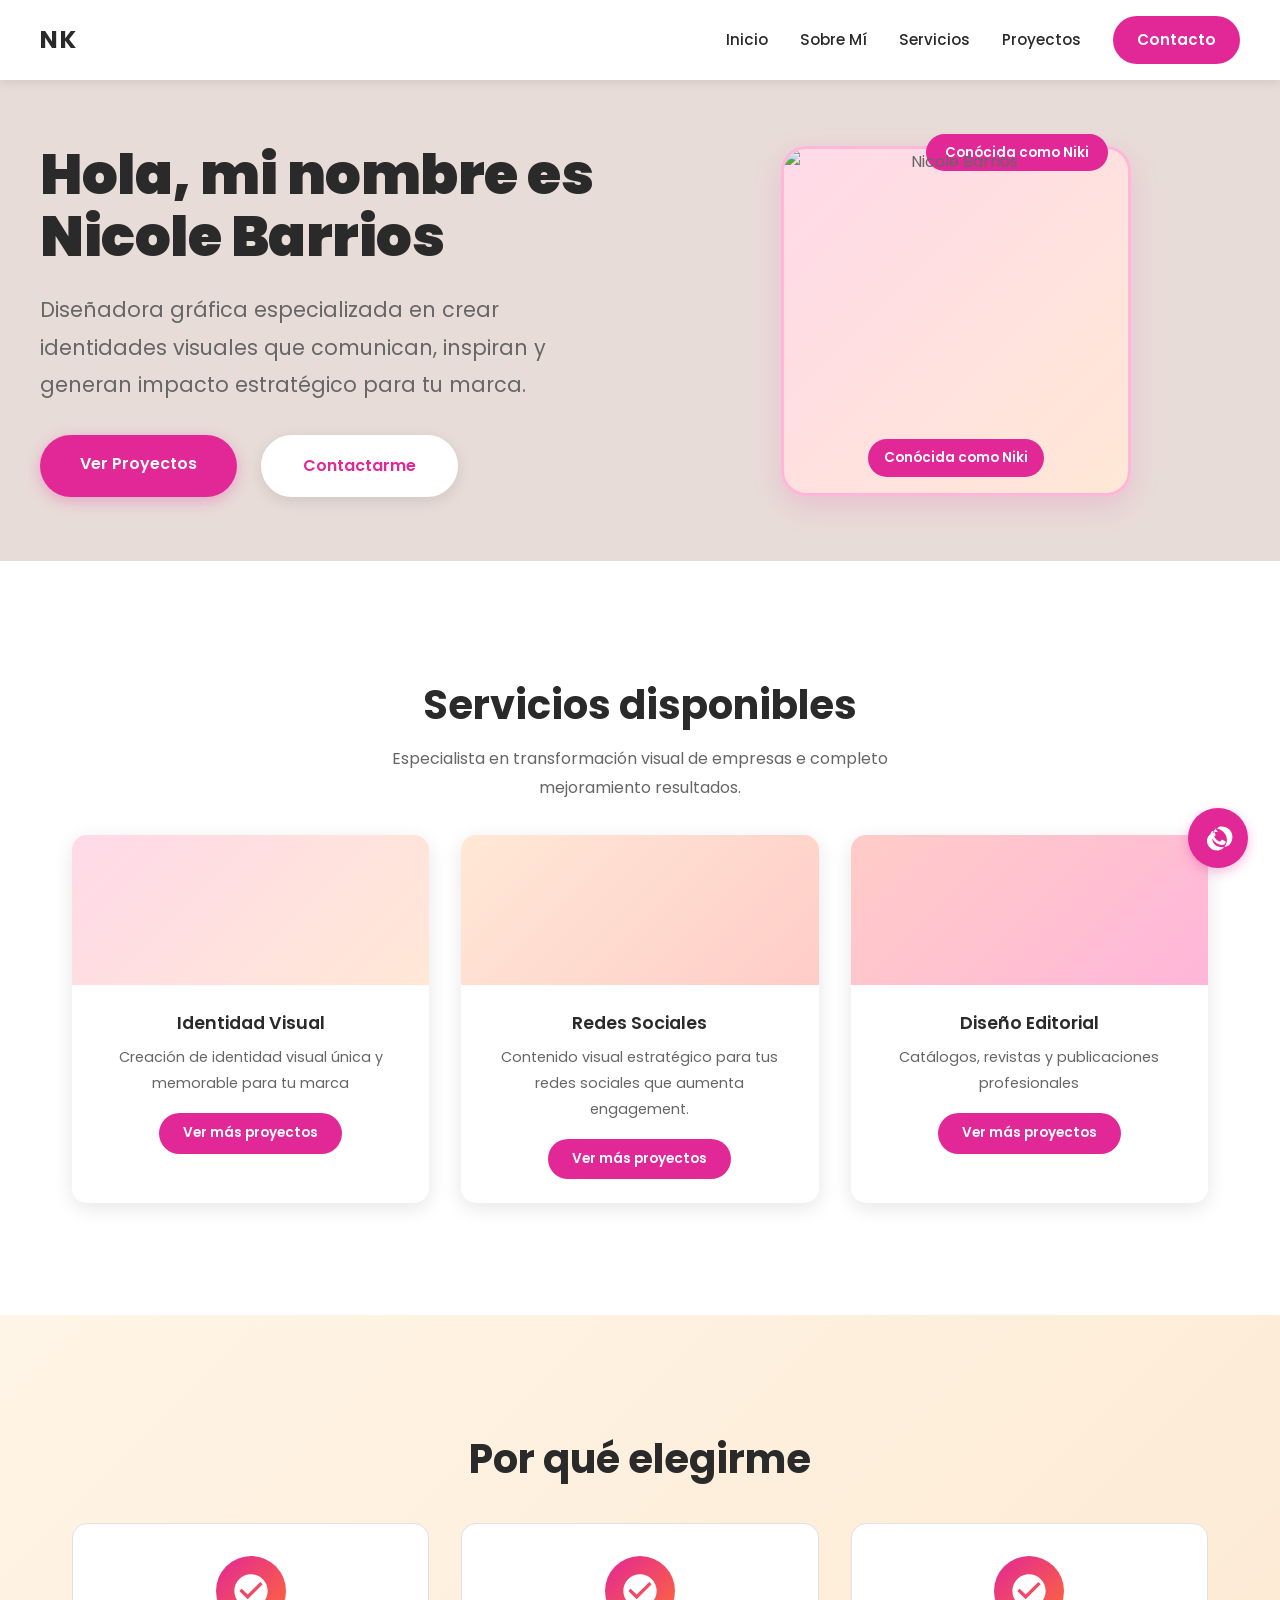
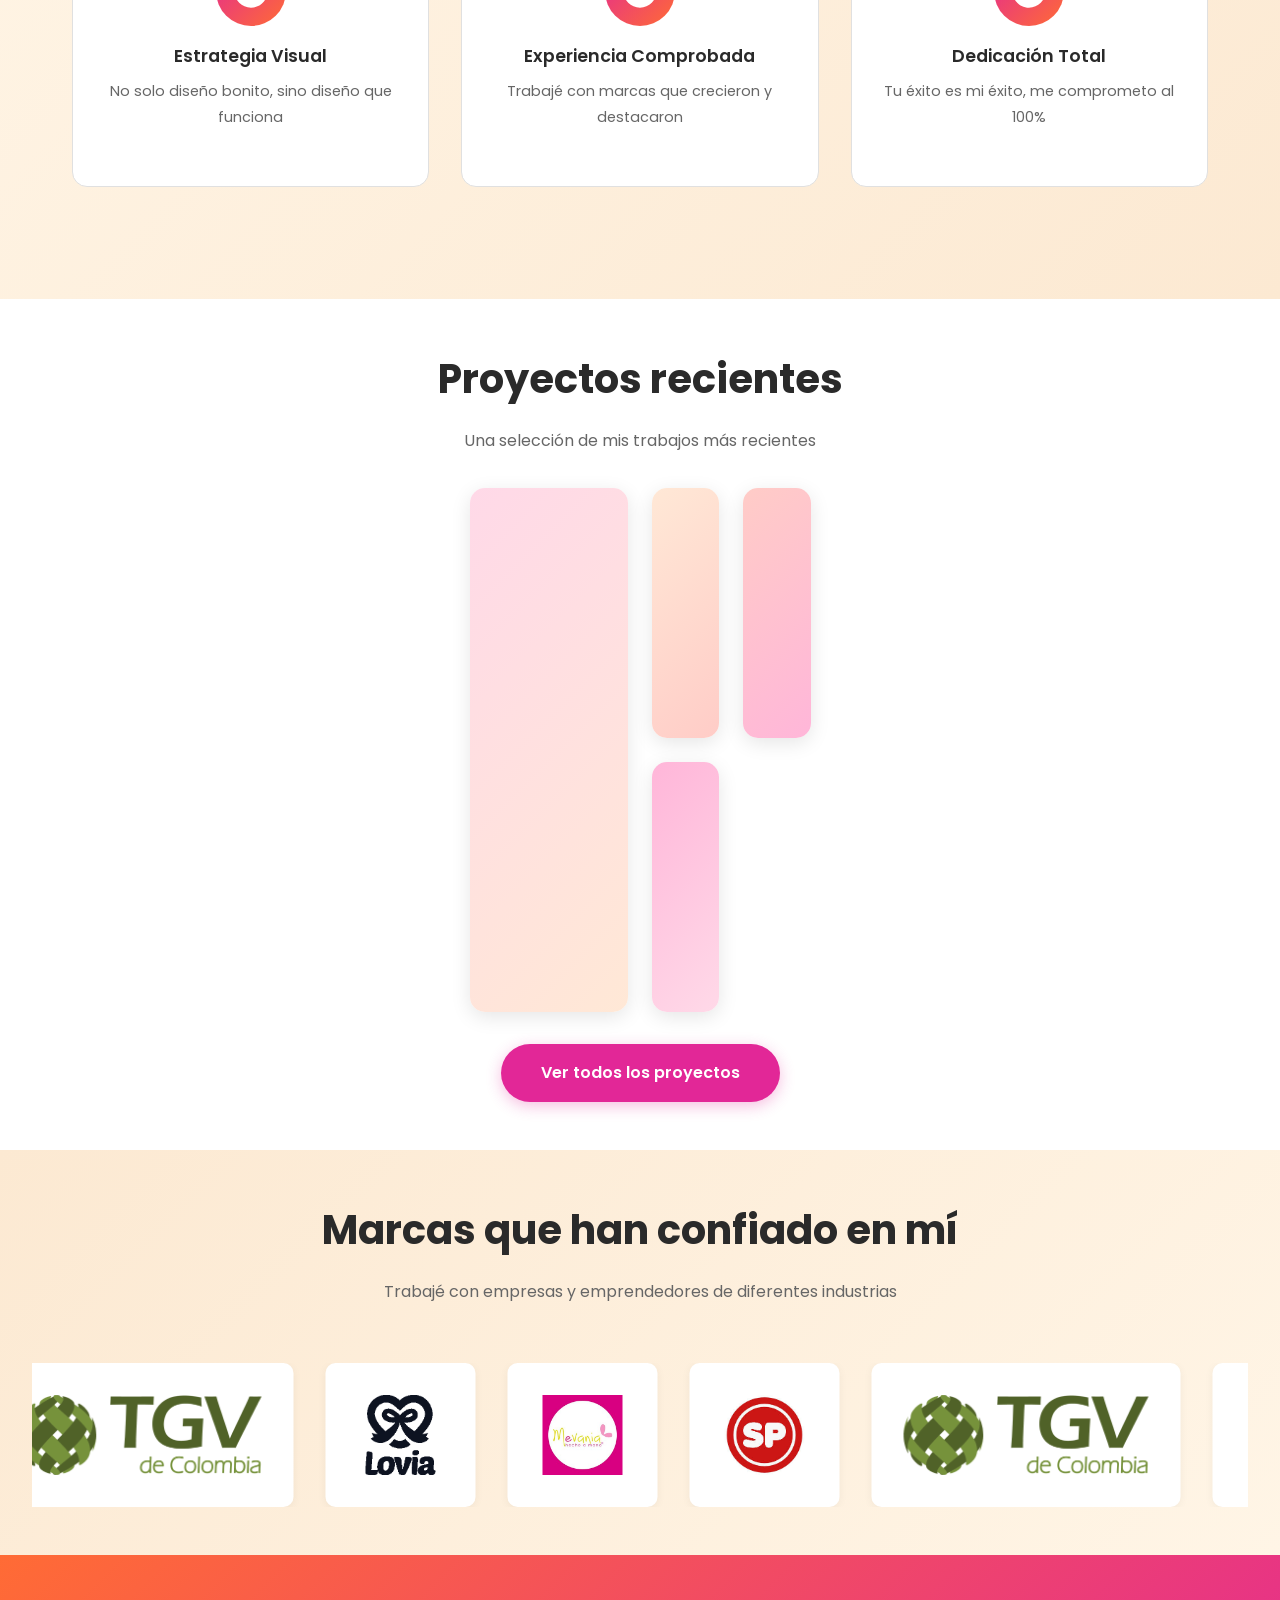
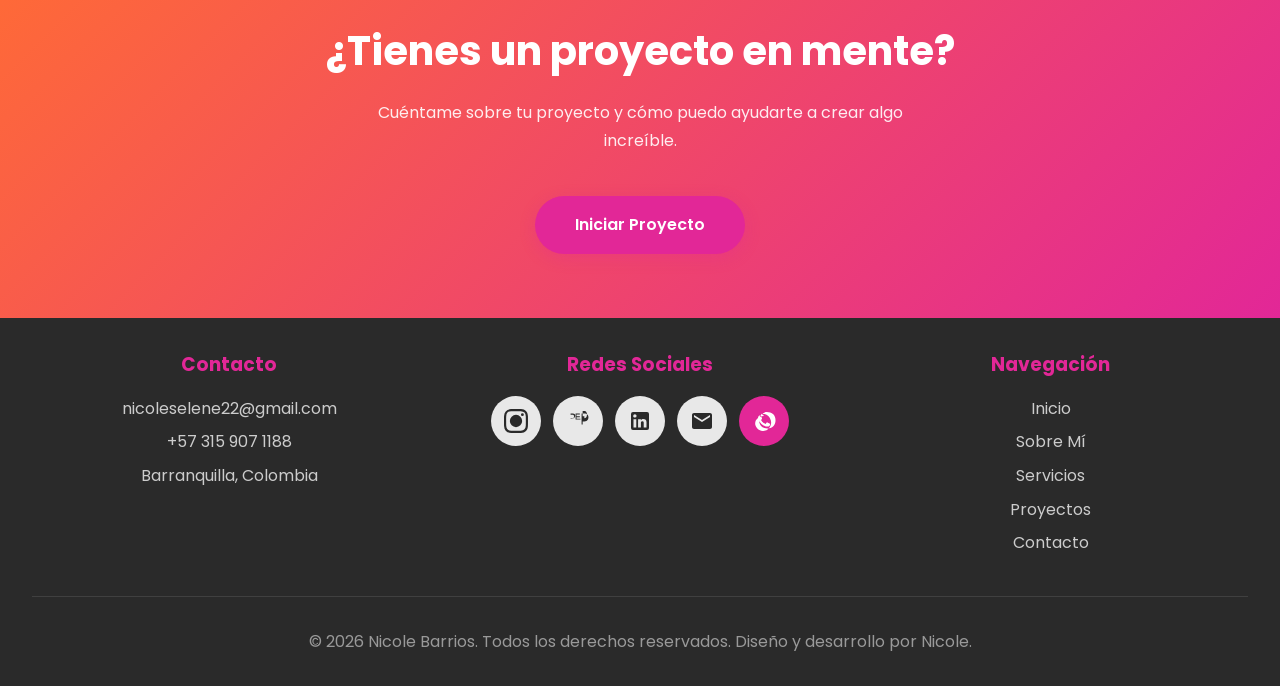
==== commit 4d188d2d: "Agregar logos reales de marcas: TGV, Lovia, Mevania, SP" ====
--- a/index.html
+++ b/index.html
@@ -143,16 +143,12 @@
     <section class="brands-section" style="background: linear-gradient(135deg, #FCE9D2 0%, #FFF5E6 100%);">
       <h2>Marcas que han confiado en mí</h2>
       <p>Trabajé con empresas y emprendedores de diferentes industrias</p>
-      <div class="brands-carousel">
-        <div class="brands-track">
-          <div class="brand-logo">Logo 1</div>
-          <div class="brand-logo">Logo 2</div>
-          <div class="brand-logo">Logo 3</div>
-          <div class="brand-logo">Logo 4</div>
-          <div class="brand-logo">Logo 1</div>
-          <div class="brand-logo">Logo 2</div>
-          <div class="brand-logo">Logo 3</div>
-          <div class="brand-logo">Logo 4</div>
+      <div class="brands-carousel" id="brandsCarousel">
+        <div class="brands-track" id="brandsTrack">
+          <div class="brand-logo"><img src="icons/tgv-logo.png" alt="TGV de Colombia"></div>
+          <div class="brand-logo"><img src="icons/lovia-logo.png" alt="Lovia"></div>
+          <div class="brand-logo"><img src="icons/mevania-logo.png" alt="Mevania"></div>
+          <div class="brand-logo"><img src="icons/sp-logo.png" alt="SP"></div>
         </div>
       </div>
     </section>
--- a/styles.css
+++ b/styles.css
@@ -950,6 +950,15 @@
   flex-shrink: 0;
   box-shadow: 0 2px 10px rgba(0, 0, 0, 0.05);
   transition: all 0.3s ease;
+  display: flex;
+  align-items: center;
+  justify-content: center;
+}
+
+.brand-logo img {
+  max-width: 100%;
+  max-height: 80px;
+  object-fit: contain;
 }
 
 .brand-logo:hover {
